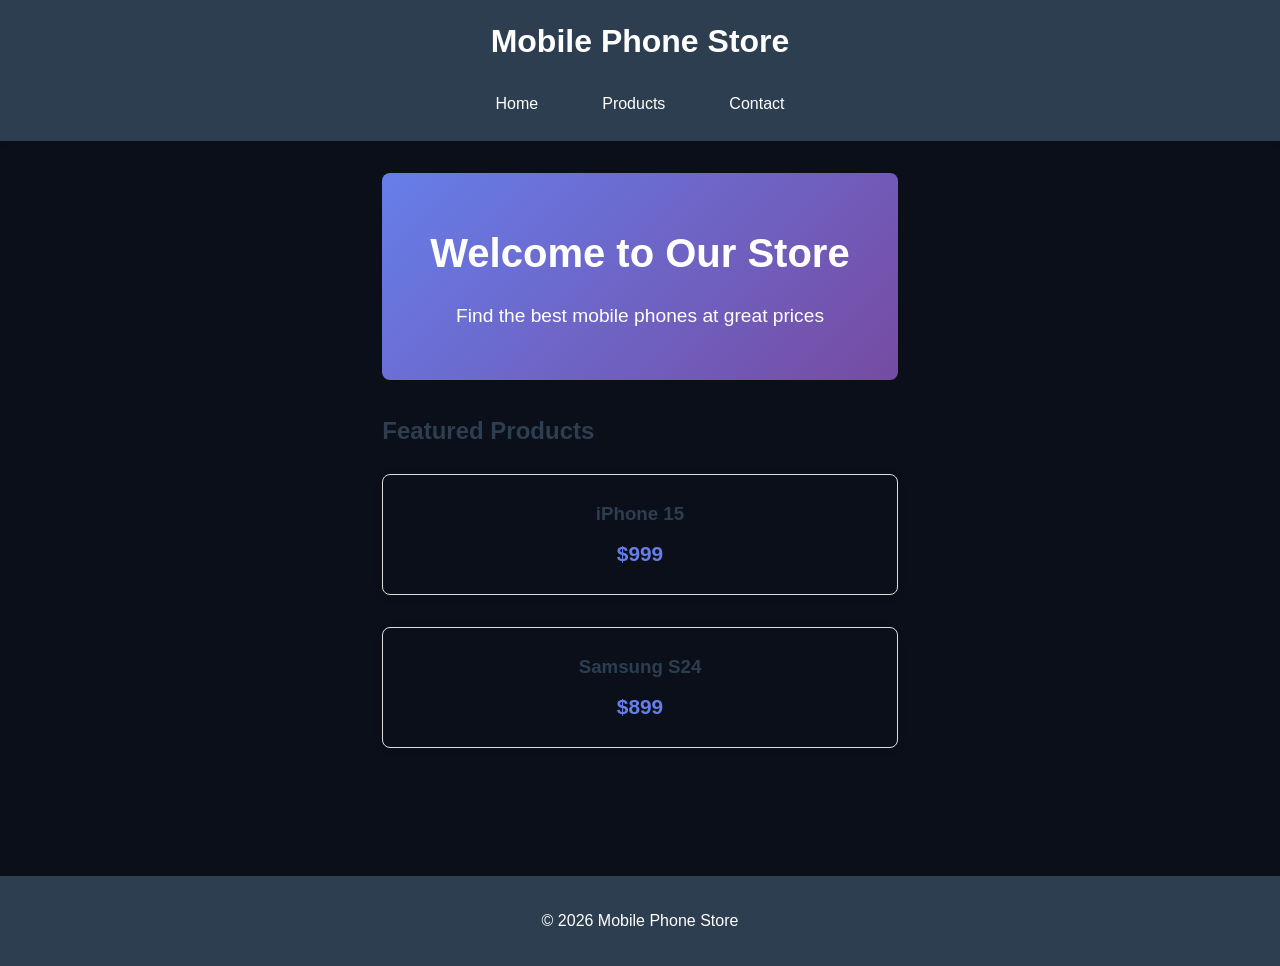
==== index.html @ fa7ffd05 "Rename home.html to index.html" ====
<!DOCTYPE html>
<html lang="en">
<head>
    <meta charset="UTF-8">
    <meta name="viewport" content="width=device-width, initial-scale=1.0">
    <title>Mobile Phone Store - Home</title>
    <link rel="stylesheet" href="style.css">
</head>
<body>
    <header>
        <h1>Mobile Phone Store</h1>
        <nav>
            <a href="home.html">Home</a>
            <a href="products.html">Products</a>
            <a href="contact.html">Contact</a>
        </nav>
    </header>
    
    <main>
        <section class="hero">
            <h2>Welcome to Our Store</h2>
            <p>Find the best mobile phones at great prices</p>
        </section>
        
        <section class="featured">
            <h2>Featured Products</h2>
            <div class="product-grid">
                <div class="product">
                    <h3>iPhone 15</h3>
                    <p>$999</p>
                </div>
                <div class="product">
                    <h3>Samsung S24</h3>
                    <p>$899</p>
                </div>
            </div>
        </section>
    </main>
    
    <footer>
        <p>&copy; 2026 Mobile Phone Store</p>
    </footer>
</body>
</html>
---- style.css ----
* {
    margin: 0;
    padding: 0;
    box-sizing: border-box;
}

body {
    font-family: 'Segoe UI', Tahoma, Geneva, Verdana, sans-serif;
    line-height: 1.6;
    color: #333;
}

header {
    background-color: #2c3e50;
    color: white;
    padding: 1rem 0;
    box-shadow: 0 2px 5px rgba(0, 0, 0, 0.1);
}

header h1 {
    text-align: center;
    margin-bottom: 1rem;
}

nav {
    display: flex;
    justify-content: center;
    gap: 2rem;
}

nav a {
    color: white;
    text-decoration: none;
    padding: 0.5rem 1rem;
}

nav a:hover {
    background-color: #34495e;
    border-radius: 4px;
}

main {
    max-width: 1200px;
    margin: 2rem auto;
    padding: 0 1rem;
}

.hero {
    background: linear-gradient(135deg, #667eea 0%, #764ba2 100%);
    color: white;
    padding: 3rem;
    border-radius: 8px;
    text-align: center;
    margin-bottom: 2rem;
}

.hero h2 {
    color: white;
    font-size: 2.5rem;
    margin-bottom: 1rem;
}

.hero p {
    font-size: 1.2rem;
}

.featured {
    margin-bottom: 3rem;
}

.featured h2 {
    margin-bottom: 1.5rem;
    color: #2c3e50;
}

.product-grid {
    display: grid;
    grid-template-columns: repeat(auto-fit, minmax(250px, 1fr));
    gap: 2rem;
}

.product {
    border: 1px solid #ddd;
    border-radius: 8px;
    padding: 1.5rem;
    text-align: center;
    box-shadow: 0 2px 8px rgba(0, 0, 0, 0.1);
    transition: transform 0.3s ease;
}

.product:hover {
    transform: translateY(-5px);
    box-shadow: 0 4px 12px rgba(0, 0, 0, 0.15);
}

.product h3 {
    margin-bottom: 0.5rem;
    color: #2c3e50;
}

.product p {
    color: #667eea;
    font-size: 1.3rem;
    font-weight: bold;
}

footer {
    background-color: #2c3e50;
    color: white;
    text-align: center;
    padding: 2rem;
    margin-top: 3rem;
}
/* ==========================================================================
   APEX PHONES - UNIFIED SHARED STYLESHEET (style.css)
   Modern Dark-Glassmorphism Styling System for Mobile Phone Store
   ========================================================================== */

:root {
  --bg-primary: #0b0f19;
  --bg-secondary: #111827;
  --bg-card: rgba(17, 24, 39, 0.7);
  --bg-card-hover: rgba(31, 41, 55, 0.85);
  --glass-bg: rgba(255, 255, 255, 0.03);
  --glass-border: rgba(255, 255, 255, 0.08);
  --glass-border-hover: rgba(59, 130, 246, 0.4);
  
  --accent-blue: #3b82f6;
  --accent-cyan: #06b6d4;
  --accent-purple: #8b5cf6;
  --accent-gradient: linear-gradient(135deg, #3b82f6 0%, #8b5cf6 100%);
  --accent-glow: 0 0 25px rgba(59, 130, 246, 0.35);

  --text-main: #f3f4f6;
  --text-muted: #9ca3af;
  --text-dark: #6b7280;
  
  --success: #10b981;
  --warning: #f59e0b;
  --danger: #ef4444;

  --radius-sm: 8px;
  --radius-md: 14px;
  --radius-lg: 20px;
  --radius-full: 9999px;

  --transition-fast: all 0.2s cubic-bezier(0.4, 0, 0.2, 1);
  --transition-normal: all 0.3s cubic-bezier(0.4, 0, 0.2, 1);
  --font-family: 'Plus Jakarta Sans', 'Inter', -apple-system, BlinkMacSystemFont, sans-serif;
}

* {
  margin: 0;
  padding: 0;
  box-sizing: border-box;
}

html {
  scroll-behavior: smooth;
  font-size: 16px;
}

body {
  font-family: var(--font-family);
  background-color: var(--bg-primary);
  color: var(--text-main);
  line-height: 1.6;
  min-height: 100vh;
  display: flex;
  flex-direction: column;
  overflow-x: hidden;
}

a {
  color: inherit;
  text-decoration: none;
  transition: var(--transition-fast);
}

button {
  font-family: inherit;
  cursor: pointer;
  border: none;
  outline: none;
  background: none;
}

img {
  max-width: 100%;
  height: auto;
  display: block;
}

.bg-mesh {
  position: fixed;
  top: 0;
  left: 0;
  width: 100vw;
  height: 100vh;
  z-index: -1;
  pointer-events: none;
  overflow: hidden;
}

.bg-mesh::before, .bg-mesh::after {
  content: '';
  position: absolute;
  border-radius: 50%;
  filter: blur(120px);
  opacity: 0.25;
}

.bg-mesh::before {
  top: -10%;
  right: -5%;
  width: 500px;
  height: 500px;
  background: var(--accent-blue);
}

.bg-mesh::after {
  bottom: -10%;
  left: -5%;
  width: 600px;
  height: 600px;
  background: var(--accent-purple);
}

.header {
  position: sticky;
  top: 0;
  z-index: 100;
  background: rgba(11, 15, 25, 0.85);
  backdrop-filter: blur(16px);
  border-bottom: 1px solid var(--glass-border);
  padding: 1rem 2rem;
}

.nav-container {
  max-width: 1280px;
  margin: 0 auto;
  display: flex;
  align-items: center;
  justify-content: space-between;
}

.logo {
  display: flex;
  align-items: center;
  gap: 0.75rem;
  font-size: 1.5rem;
  font-weight: 800;
  letter-spacing: -0.5px;
}

.logo-icon {
  width: 40px;
  height: 40px;
  background: var(--accent-gradient);
  border-radius: var(--radius-md);
  display: flex;
  align-items: center;
  justify-content: center;
  font-size: 1.3rem;
  box-shadow: var(--accent-glow);
}

.logo-text {
  background: linear-gradient(135deg, #ffffff 0%, #93c5fd 100%);
  -webkit-background-clip: text;
  -webkit-text-fill-color: transparent;
}

.logo-tag {
  font-size: 0.65rem;
  background: rgba(59, 130, 246, 0.2);
  color: var(--accent-cyan);
  padding: 0.2rem 0.5rem;
  border-radius: var(--radius-full);
  border: 1px solid rgba(6, 182, 212, 0.3);
  text-transform: uppercase;
  font-weight: 700;
  letter-spacing: 0.5px;
}

.nav-links {
  display: flex;
  align-items: center;
  gap: 2rem;
  list-style: none;
}

.nav-link {
  font-size: 0.95rem;
  font-weight: 600;
  color: var(--text-muted);
  position: relative;
  padding: 0.5rem 0;
}

.nav-link:hover, .nav-link.active {
  color: var(--text-main);
}

.nav-link.active::after {
  content: '';
  position: absolute;
  bottom: 0;
  left: 0;
  width: 100%;
  height: 2px;
  background: var(--accent-gradient);
  border-radius: var(--radius-full);
  box-shadow: var(--accent-glow);
}

.nav-actions {
  display: flex;
  align-items: center;
  gap: 1.25rem;
}

.cart-btn {
  position: relative;
  background: rgba(255, 255, 255, 0.05);
  border: 1px solid var(--glass-border);
  padding: 0.6rem 1rem;
  border-radius: var(--radius-full);
  display: flex;
  align-items: center;
  gap: 0.6rem;
  color: var(--text-main);
  font-weight: 600;
  font-size: 0.9rem;
  transition: var(--transition-fast);
}

.cart-btn:hover {
  background: rgba(59, 130, 246, 0.15);
  border-color: var(--accent-blue);
}

.cart-count {
  background: var(--accent-blue);
  color: #fff;
  font-size: 0.75rem;
  width: 20px;
  height: 20px;
  border-radius: 50%;
  display: flex;
  align-items: center;
  justify-content: center;
  font-weight: 700;
}

.page-hero {
  background: linear-gradient(180deg, rgba(17, 24, 39, 0.6) 0%, rgba(11, 15, 25, 0) 100%);
  padding: 3rem 2rem 2rem;
  border-bottom: 1px solid var(--glass-border);
}

.hero-container {
  max-width: 1280px;
  margin: 0 auto;
}

.breadcrumb {
  display: flex;
  align-items: center;
  gap: 0.5rem;
  font-size: 0.85rem;
  color: var(--text-muted);
  margin-bottom: 1rem;
}

.breadcrumb a:hover {
  color: var(--accent-cyan);
}

.breadcrumb-separator {
  color: var(--text-dark);
}

.page-title {
  font-size: 2.5rem;
  font-weight: 800;
  letter-spacing: -0.5px;
  margin-bottom: 0.5rem;
  background: linear-gradient(135deg, #ffffff 30%, #9ca3af 100%);
  -webkit-background-clip: text;
  -webkit-text-fill-color: transparent;
}

.page-subtitle {
  color: var(--text-muted);
  font-size: 1.05rem;
  max-width: 650px;
}

.main-wrapper {
  max-width: 1280px;
  margin: 2rem auto 4rem;
  padding: 0 2rem;
  flex: 1;
  width: 100%;
}

.products-layout {
  display: grid;
  grid-template-columns: 280px 1fr;
  gap: 2rem;
}

.filter-sidebar {
  background: var(--bg-card);
  backdrop-filter: blur(12px);
  border: 1px solid var(--glass-border);
  border-radius: var(--radius-lg);
  padding: 1.5rem;
  height: fit-content;
  position: sticky;
  top: 90px;
}

.filter-header {
  display: flex;
  align-items: center;
  justify-content: space-between;
  padding-bottom: 1rem;
  border-bottom: 1px solid var(--glass-border);
  margin-bottom: 1.5rem;
}

.filter-title {
  font-size: 1.1rem;
  font-weight: 700;
  display: flex;
  align-items: center;
  gap: 0.5rem;
}

.reset-btn {
  font-size: 0.8rem;
  color: var(--accent-cyan);
  font-weight: 600;
}

.reset-btn:hover {
  text-decoration: underline;
}

.filter-section {
  margin-bottom: 1.75rem;
}

.filter-section-title {
  font-size: 0.9rem;
  font-weight: 700;
  text-transform: uppercase;
  letter-spacing: 0.5px;
  color: var(--text-muted);
  margin-bottom: 0.85rem;
}

.search-input-box {
  position: relative;
}

.search-input {
  width: 100%;
  background: rgba(255, 255, 255, 0.05);
  border: 1px solid var(--glass-border);
  border-radius: var(--radius-md);
  padding: 0.75rem 1rem 0.75rem 2.5rem;
  color: var(--text-main);
  font-size: 0.9rem;
  transition: var(--transition-fast);
}

.search-input:focus {
  border-color: var(--accent-blue);
  background: rgba(255, 255, 255, 0.08);
  box-shadow: 0 0 0 3px rgba(59, 130, 246, 0.2);
}

.search-icon {
  position: absolute;
  left: 0.85rem;
  top: 50%;
  transform: translateY(-50%);
  color: var(--text-muted);
  font-size: 0.9rem;
}

.checkbox-group {
  display: flex;
  flex-direction: column;
  gap: 0.65rem;
}

.checkbox-label {
  display: flex;
  align-items: center;
  justify-content: space-between;
  font-size: 0.9rem;
  color: var(--text-muted);
  cursor: pointer;
  transition: var(--transition-fast);
  padding: 0.2rem 0;
}

.checkbox-label:hover {
  color: var(--text-main);
}

.checkbox-custom {
  display: flex;
  align-items: center;
  gap: 0.6rem;
}

.checkbox-label input[type="checkbox"] {
  accent-color: var(--accent-blue);
  width: 16px;
  height: 16px;
  cursor: pointer;
}

.item-count {
  font-size: 0.75rem;
  color: var(--text-dark);
  background: rgba(255, 255, 255, 0.05);
  padding: 0.15rem 0.5rem;
  border-radius: var(--radius-full);
}

.price-range-box {
  display: flex;
  flex-direction: column;
  gap: 0.75rem;
}

.price-slider {
  width: 100%;
  accent-color: var(--accent-blue);
  cursor: pointer;
}

.price-labels {
  display: flex;
  justify-content: space-between;
  font-size: 0.85rem;
  color: var(--text-muted);
  font-weight: 600;
}

.products-toolbar {
  display: flex;
  align-items: center;
  justify-content: space-between;
  background: var(--bg-card);
  border: 1px solid var(--glass-border);
  padding: 1rem 1.5rem;
  border-radius: var(--radius-md);
  margin-bottom: 1.5rem;
  backdrop-filter: blur(10px);
}

.results-count {
  font-size: 0.95rem;
  color: var(--text-muted);
  font-weight: 500;
}

.results-count span {
  color: var(--text-main);
  font-weight: 700;
}

.toolbar-controls {
  display: flex;
  align-items: center;
  gap: 1.25rem;
}

.sort-box {
  display: flex;
  align-items: center;
  gap: 0.6rem;
  font-size: 0.9rem;
  color: var(--text-muted);
}

.sort-select {
  background: rgba(255, 255, 255, 0.05);
  border: 1px solid var(--glass-border);
  color: var(--text-main);
  padding: 0.55rem 1rem;
  border-radius: var(--radius-sm);
  font-size: 0.9rem;
  font-family: inherit;
  cursor: pointer;
}

.sort-select option {
  background: var(--bg-secondary);
  color: var(--text-main);
}

.view-toggle {
  display: flex;
  gap: 0.25rem;
  background: rgba(255, 255, 255, 0.04);
  padding: 0.25rem;
  border-radius: var(--radius-sm);
  border: 1px solid var(--glass-border);
}

.view-btn {
  padding: 0.4rem 0.75rem;
  border-radius: var(--radius-sm);
  color: var(--text-muted);
  font-size: 1rem;
  transition: var(--transition-fast);
}

.view-btn.active, .view-btn:hover {
  background: var(--accent-blue);
  color: #fff;
}

.products-grid {
  display: grid;
  grid-template-columns: repeat(auto-fill, minmax(280px, 1fr));
  gap: 1.5rem;
}

.product-card {
  background: var(--bg-card);
  backdrop-filter: blur(12px);
  border: 1px solid var(--glass-border);
  border-radius: var(--radius-lg);
  padding: 1.25rem;
  display: flex;
  flex-direction: column;
  position: relative;
  transition: var(--transition-normal);
  overflow: hidden;
}

.product-card:hover {
  transform: translateY(-6px);
  border-color: var(--glass-border-hover);
  box-shadow: 0 15px 35px rgba(0, 0, 0, 0.4), var(--accent-glow);
}

.badge-container {
  position: absolute;
  top: 1.25rem;
  left: 1.25rem;
  display: flex;
  flex-direction: column;
  gap: 0.4rem;
  z-index: 5;
}

.badge {
  font-size: 0.7rem;
  font-weight: 700;
  padding: 0.25rem 0.65rem;
  border-radius: var(--radius-full);
  text-transform: uppercase;
  letter-spacing: 0.5px;
}

.badge-discount {
  background: rgba(239, 68, 68, 0.2);
  color: var(--danger);
  border: 1px solid rgba(239, 68, 68, 0.4);
}

.badge-new {
  background: rgba(16, 185, 129, 0.2);
  color: var(--success);
  border: 1px solid rgba(16, 185, 129, 0.4);
}

.badge-hot {
  background: rgba(245, 158, 11, 0.2);
  color: var(--warning);
  border: 1px solid rgba(245, 158, 11, 0.4);
}

.wishlist-btn {
  position: absolute;
  top: 1.25rem;
  right: 1.25rem;
  width: 34px;
  height: 34px;
  border-radius: 50%;
  background: rgba(255, 255, 255, 0.06);
  border: 1px solid var(--glass-border);
  color: var(--text-muted);
  display: flex;
  align-items: center;
  justify-content: center;
  transition: var(--transition-fast);
  z-index: 5;
}

.wishlist-btn:hover {
  background: rgba(239, 68, 68, 0.2);
  color: var(--danger);
  border-color: rgba(239, 68, 68, 0.4);
}

.product-image-wrap {
  width: 100%;
  height: 220px;
  display: flex;
  align-items: center;
  justify-content: center;
  margin-bottom: 1.25rem;
  padding: 1rem;
  position: relative;
}

.product-image {
  max-height: 100%;
  object-fit: contain;
  filter: drop-shadow(0 10px 15px rgba(0, 0, 0, 0.5));
  transition: var(--transition-normal);
}

.product-card:hover .product-image {
  transform: scale(1.06);
}

.product-brand {
  font-size: 0.75rem;
  font-weight: 700;
  text-transform: uppercase;
  color: var(--accent-cyan);
  letter-spacing: 0.5px;
  margin-bottom: 0.25rem;
}

.product-title {
  font-size: 1.15rem;
  font-weight: 700;
  color: var(--text-main);
  margin-bottom: 0.5rem;
  line-height: 1.3;
}

.rating-row {
  display: flex;
  align-items: center;
  gap: 0.4rem;
  font-size: 0.825rem;
  color: var(--text-muted);
  margin-bottom: 0.85rem;
}

.stars {
  color: #f59e0b;
}

.specs-chips {
  display: flex;
  flex-wrap: wrap;
  gap: 0.4rem;
  margin-bottom: 1.25rem;
}

.chip {
  font-size: 0.725rem;
  background: rgba(255, 255, 255, 0.05);
  border: 1px solid var(--glass-border);
  color: var(--text-muted);
  padding: 0.2rem 0.55rem;
  border-radius: var(--radius-sm);
  font-weight: 500;
}

.product-card-footer {
  margin-top: auto;
  padding-top: 1rem;
  border-top: 1px solid var(--glass-border);
  display: flex;
  align-items: center;
  justify-content: space-between;
}

.price-box {
  display: flex;
  flex-direction: column;
}

.price-current {
  font-size: 1.3rem;
  font-weight: 800;
  color: #fff;
}

.price-old {
  font-size: 0.8rem;
  color: var(--text-dark);
  text-decoration: line-through;
}

.action-btns {
  display: flex;
  gap: 0.5rem;
}

.btn-primary {
  background: var(--accent-gradient);
  color: #fff;
  font-weight: 700;
  padding: 0.6rem 1rem;
  border-radius: var(--radius-md);
  font-size: 0.85rem;
  display: flex;
  align-items: center;
  gap: 0.4rem;
  transition: var(--transition-fast);
  box-shadow: 0 4px 15px rgba(59, 130, 246, 0.3);
}

.btn-primary:hover {
  opacity: 0.92;
  box-shadow: 0 6px 20px rgba(59, 130, 246, 0.5);
  transform: translateY(-1px);
}

.btn-icon {
  width: 36px;
  height: 36px;
  border-radius: var(--radius-md);
  background: rgba(255, 255, 255, 0.06);
  border: 1px solid var(--glass-border);
  color: var(--text-main);
  display: flex;
  align-items: center;
  justify-content: center;
  transition: var(--transition-fast);
}

.btn-icon:hover {
  background: rgba(59, 130, 246, 0.2);
  border-color: var(--accent-blue);
}

.modal-overlay {
  position: fixed;
  top: 0;
  left: 0;
  width: 100vw;
  height: 100vh;
  background: rgba(0, 0, 0, 0.75);
  backdrop-filter: blur(10px);
  display: flex;
  align-items: center;
  justify-content: center;
  z-index: 1000;
  opacity: 0;
  pointer-events: none;
  transition: var(--transition-normal);
}

.modal-overlay.active {
  opacity: 1;
  pointer-events: all;
}

.modal-card {
  background: var(--bg-secondary);
  border: 1px solid var(--glass-border);
  border-radius: var(--radius-lg);
  max-width: 750px;
  width: 90%;
  padding: 2rem;
  position: relative;
  display: grid;
  grid-template-columns: 1fr 1fr;
  gap: 2rem;
  transform: scale(0.95);
  transition: var(--transition-normal);
}

.modal-overlay.active .modal-card {
  transform: scale(1);
}

.modal-close {
  position: absolute;
  top: 1rem;
  right: 1rem;
  color: var(--text-muted);
  font-size: 1.25rem;
}

.modal-close:hover {
  color: #fff;
}

.footer {
  background: rgba(11, 15, 25, 0.95);
  border-top: 1px solid var(--glass-border);
  padding: 3rem 2rem 1.5rem;
  margin-top: auto;
}

.footer-container {
  max-width: 1280px;
  margin: 0 auto;
  display: grid;
  grid-template-columns: 2fr repeat(3, 1fr);
  gap: 3rem;
  margin-bottom: 2.5rem;
}

.footer-brand p {
  color: var(--text-muted);
  font-size: 0.9rem;
  margin-top: 0.75rem;
  max-width: 320px;
}

.footer-col h4 {
  font-size: 1rem;
  font-weight: 700;
  margin-bottom: 1rem;
  color: #fff;
}

.footer-col ul {
  list-style: none;
  display: flex;
  flex-direction: column;
  gap: 0.65rem;
}

.footer-col a {
  font-size: 0.875rem;
  color: var(--text-muted);
}

.footer-col a:hover {
  color: var(--accent-cyan);
}

.footer-bottom {
  max-width: 1280px;
  margin: 0 auto;
  padding-top: 1.5rem;
  border-top: 1px solid var(--glass-border);
  display: flex;
  align-items: center;
  justify-content: space-between;
  font-size: 0.85rem;
  color: var(--text-dark);
}

@media (max-width: 992px) {
  .products-layout {
    grid-template-columns: 1fr;
  }
  
  .filter-sidebar {
    position: static;
    margin-bottom: 2rem;
  }
  
  .footer-container {
    grid-template-columns: 1fr 1fr;
  }
}

@media (max-width: 640px) {
  .header {
    padding: 1rem;
  }

  .nav-links {
    display: none;
  }

  .products-toolbar {
    flex-direction: column;
    gap: 1rem;
    align-items: flex-start;
  }

  .footer-container {
    grid-template-columns: 1fr;
  }
  
  .modal-card {
    grid-template-columns: 1fr;
  }
}

/* ==========================================================================
   PRODUCT DETAILS PAGE
   ========================================================================== */

.product-detail-layout {
  display: grid;
  grid-template-columns: 1fr 1fr;
  gap: 3rem;
}

.product-gallery {
  display: flex;
  flex-direction: column;
  gap: 1rem;
}

.product-image-wrap-large {
  background: var(--bg-card);
  backdrop-filter: blur(12px);
  border: 1px solid var(--glass-border);
  border-radius: var(--radius-lg);
  height: 420px;
  padding: 2rem;
}

.thumbnail-row {
  display: flex;
  gap: 0.75rem;
}

.thumbnail {
  width: 80px;
  height: 80px;
  object-fit: cover;
  border-radius: var(--radius-md);
  border: 1px solid var(--glass-border);
  cursor: pointer;
  opacity: 0.6;
  transition: var(--transition-fast);
}

.thumbnail:hover,
.thumbnail.active {
  opacity: 1;
  border-color: var(--accent-blue);
}

.product-info-panel {
  display: flex;
  flex-direction: column;
}

.product-info-panel .badge {
  align-self: flex-start;
  margin-bottom: 0.75rem;
}

.product-title-large {
  font-size: 2rem;
  margin-bottom: 0.75rem;
}

.product-info-panel .price-box {
  flex-direction: row;
  align-items: baseline;
  gap: 0.75rem;
  margin: 1rem 0 1.5rem;
}

.product-info-panel .price-current {
  font-size: 2rem;
}

.product-description {
  color: var(--text-muted);
  font-size: 0.95rem;
  margin-bottom: 1.5rem;
  line-height: 1.7;
}

.product-info-panel .specs-chips {
  margin-bottom: 1.75rem;
}

.quantity-row {
  display: flex;
  align-items: center;
  gap: 1rem;
  margin-bottom: 1.5rem;
}

.quantity-row label {
  font-size: 0.9rem;
  color: var(--text-muted);
  font-weight: 600;
}

.quantity-selector {
  display: flex;
  align-items: center;
  border: 1px solid var(--glass-border);
  border-radius: var(--radius-md);
  overflow: hidden;
}

.qty-btn {
  width: 38px;
  height: 38px;
  background: rgba(255, 255, 255, 0.05);
  color: var(--text-main);
  font-size: 1.1rem;
  font-weight: 700;
  transition: var(--transition-fast);
}

.qty-btn:hover {
  background: rgba(59, 130, 246, 0.2);
}

.qty-input {
  width: 50px;
  height: 38px;
  text-align: center;
  background: transparent;
  border: none;
  border-left: 1px solid var(--glass-border);
  border-right: 1px solid var(--glass-border);
  color: var(--text-main);
  font-family: inherit;
  font-weight: 600;
}

.detail-action-btns {
  margin-bottom: 2rem;
}

.detail-action-btns .btn-primary {
  padding: 0.85rem 1.75rem;
  font-size: 0.95rem;
}

.spec-list {
  list-style: none;
  display: flex;
  flex-direction: column;
  gap: 0.75rem;
  padding-top: 1.5rem;
  border-top: 1px solid var(--glass-border);
}

.spec-list li {
  font-size: 0.9rem;
  color: var(--text-muted);
}

.spec-list li strong {
  color: var(--text-main);
  font-weight: 700;
  margin-right: 0.5rem;
}

@media (max-width: 900px) {
  .product-detail-layout {
    grid-template-columns: 1fr;
  }
}

/* ==========================================================================
   CONTACT PAGE STYLING (Issue #4)
   ========================================================================== */

.contact-container {
  flex: 1;
  max-width: 1200px;
  margin: 0 auto;
  padding: 3rem 2rem 5rem 2rem;
  width: 100%;
}

.contact-header {
  text-align: center;
  margin-bottom: 3.5rem;
  animation: fadeInDown 0.8s ease;
}

.contact-header h1 {
  font-size: 2.8rem;
  font-weight: 800;
  margin-bottom: 1rem;
  background: var(--accent-gradient);
  -webkit-background-clip: text;
  -webkit-text-fill-color: transparent;
}

.contact-header p {
  color: var(--text-muted);
  font-size: 1.1rem;
  max-width: 600px;
  margin: 0 auto;
}

.contact-content {
  display: flex;
  gap: 3rem;
  flex-wrap: wrap;
  justify-content: space-between;
  animation: fadeInUp 0.8s ease;
}

/* Business Info Side */
.contact-info {
  flex: 1;
  min-width: 300px;
  background: var(--bg-card);
  backdrop-filter: blur(12px);
  padding: 2.5rem;
  border-radius: var(--radius-lg);
  border: 1px solid var(--glass-border);
  box-shadow: 0 20px 40px rgba(0, 0, 0, 0.3);
}

.contact-info h2 {
  font-size: 1.6rem;
  font-weight: 700;
  margin-bottom: 2rem;
  color: var(--text-main);
}

.info-item {
  display: flex;
  align-items: flex-start;
  gap: 1.25rem;
  margin-bottom: 2rem;
}

.info-item .icon {
  font-size: 1.3rem;
  background: rgba(59, 130, 246, 0.12);
  border: 1px solid rgba(59, 130, 246, 0.2);
  width: 50px;
  height: 50px;
  display: flex;
  align-items: center;
  justify-content: center;
  border-radius: var(--radius-md);
  color: var(--accent-blue);
  flex-shrink: 0;
}

.info-item h3 {
  font-size: 1.1rem;
  color: var(--text-main);
  font-weight: 600;
  margin-bottom: 0.25rem;
}

.info-item p {
  color: var(--text-muted);
  font-size: 0.95rem;
  line-height: 1.5;
}

/* Form Side */
.contact-form {
  flex: 1.5;
  min-width: 300px;
  background: var(--bg-card);
  backdrop-filter: blur(12px);
  padding: 2.5rem;
  border-radius: var(--radius-lg);
  border: 1px solid var(--glass-border);
  box-shadow: 0 20px 40px rgba(0, 0, 0, 0.3);
}

.contact-form h2 {
  font-size: 1.6rem;
  font-weight: 700;
  margin-bottom: 2rem;
  color: var(--text-main);
}

.form-group {
  margin-bottom: 1.5rem;
}

.form-group label {
  display: block;
  margin-bottom: 0.5rem;
  color: var(--text-muted);
  font-size: 0.9rem;
  font-weight: 600;
}

.form-group input,
.form-group textarea {
  width: 100%;
  padding: 0.9rem 1.1rem;
  background: rgba(11, 15, 25, 0.6);
  border: 1px solid var(--glass-border);
  border-radius: var(--radius-md);
  color: var(--text-main);
  font-family: inherit;
  font-size: 0.95rem;
  transition: var(--transition-fast);
}

.form-group input:focus,
.form-group textarea:focus {
  outline: none;
  border-color: var(--accent-blue);
  box-shadow: 0 0 0 3px rgba(59, 130, 246, 0.2);
}

.submit-btn {
  width: 100%;
  padding: 1rem;
  background: var(--accent-gradient);
  color: #fff;
  border: none;
  border-radius: var(--radius-md);
  font-size: 1rem;
  font-weight: 700;
  cursor: pointer;
  transition: var(--transition-fast);
  box-shadow: var(--accent-glow);
}

.submit-btn:hover {
  transform: translateY(-2px);
  box-shadow: 0 10px 25px rgba(59, 130, 246, 0.45);
}

/* Animations */
@keyframes fadeInDown {
  from { opacity: 0; transform: translateY(-20px); }
  to { opacity: 1; transform: translateY(0); }
}

@keyframes fadeInUp {
  from { opacity: 0; transform: translateY(20px); }
  to { opacity: 1; transform: translateY(0); }
}

/* Responsive */
@media (max-width: 768px) {
  .contact-content {
    flex-direction: column;
  }
  .contact-info, .contact-form {
    padding: 1.75rem;
  }
  .contact-header h1 {
    font-size: 2.2rem;
  }
}
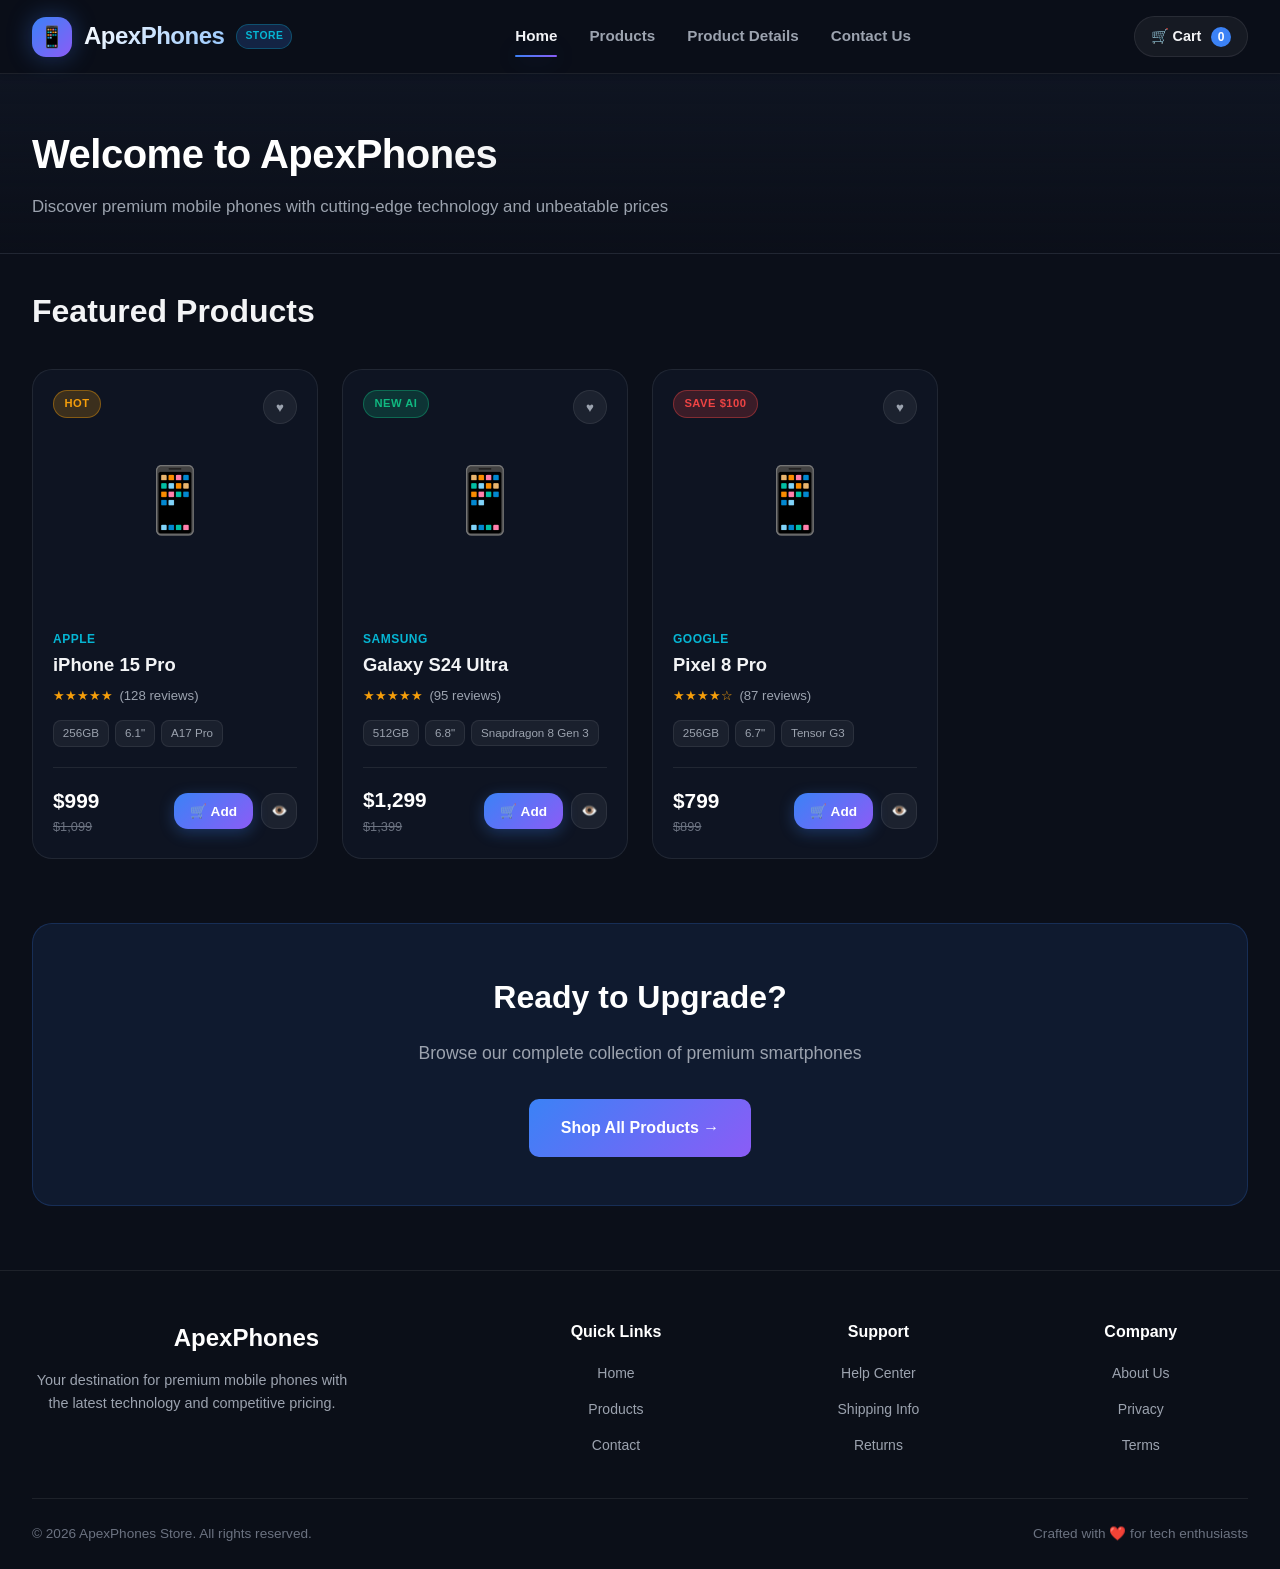
==== commit 30f725d4: "Revamp index.html for ApexPhones branding Updated the title and enhanced the header, main, and foote" ====
--- a/index.html
+++ b/index.html
@@ -3,42 +3,200 @@
 <head>
     <meta charset="UTF-8">
     <meta name="viewport" content="width=device-width, initial-scale=1.0">
-    <title>Mobile Phone Store - Home</title>
+    <title>ApexPhones Store - Premium Mobile Phones</title>
     <link rel="stylesheet" href="style.css">
 </head>
 <body>
-    <header>
-        <h1>Mobile Phone Store</h1>
-        <nav>
-            <a href="home.html">Home</a>
-            <a href="products.html">Products</a>
-            <a href="contact.html">Contact</a>
-        </nav>
+    <header class="header">
+        <div class="nav-container">
+            <div class="logo">
+                <div class="logo-icon">📱</div>
+                <span class="logo-text">ApexPhones</span>
+                <span class="logo-tag">STORE</span>
+            </div>
+            <nav class="nav-links">
+                <a href="index.html" class="nav-link active">Home</a>
+                <a href="products.html" class="nav-link">Products</a>
+                <a href="product-details.html" class="nav-link">Product Details</a>
+                <a href="contact.html" class="nav-link">Contact Us</a>
+            </nav>
+            <div class="nav-actions">
+                <button class="cart-btn">
+                    🛒 Cart
+                    <span class="cart-count">0</span>
+                </button>
+            </div>
+        </div>
     </header>
-    
-    <main>
-        <section class="hero">
-            <h2>Welcome to Our Store</h2>
-            <p>Find the best mobile phones at great prices</p>
+
+    <section class="page-hero">
+        <div class="hero-container">
+            <h1 class="page-title">Welcome to ApexPhones</h1>
+            <p class="page-subtitle">Discover premium mobile phones with cutting-edge technology and unbeatable prices</p>
+        </div>
+    </section>
+
+    <main class="main-wrapper">
+        <!-- Featured Section -->
+        <section class="featured-section" style="margin-bottom: 4rem;">
+            <h2 style="font-size: 2rem; margin-bottom: 2rem; color: #f3f4f6;">Featured Products</h2>
+            
+            <div class="products-grid">
+                <div class="product-card">
+                    <div class="badge-container">
+                        <span class="badge badge-hot">HOT</span>
+                    </div>
+                    <button class="wishlist-btn">♥</button>
+                    
+                    <div class="product-image-wrap">
+                        <div style="font-size: 4rem;">📱</div>
+                    </div>
+                    
+                    <div class="product-brand">Apple</div>
+                    <h3 class="product-title">iPhone 15 Pro</h3>
+                    
+                    <div class="rating-row">
+                        <span class="stars">★★★★★</span>
+                        <span>(128 reviews)</span>
+                    </div>
+                    
+                    <div class="specs-chips">
+                        <span class="chip">256GB</span>
+                        <span class="chip">6.1"</span>
+                        <span class="chip">A17 Pro</span>
+                    </div>
+                    
+                    <div class="product-card-footer">
+                        <div class="price-box">
+                            <div class="price-current">$999</div>
+                            <div class="price-old">$1,099</div>
+                        </div>
+                        <div class="action-btns">
+                            <button class="btn-primary">🛒 Add</button>
+                            <button class="btn-icon">👁️</button>
+                        </div>
+                    </div>
+                </div>
+
+                <div class="product-card">
+                    <div class="badge-container">
+                        <span class="badge badge-new">NEW AI</span>
+                    </div>
+                    <button class="wishlist-btn">♥</button>
+                    
+                    <div class="product-image-wrap">
+                        <div style="font-size: 4rem;">📱</div>
+                    </div>
+                    
+                    <div class="product-brand">Samsung</div>
+                    <h3 class="product-title">Galaxy S24 Ultra</h3>
+                    
+                    <div class="rating-row">
+                        <span class="stars">★★★★★</span>
+                        <span>(95 reviews)</span>
+                    </div>
+                    
+                    <div class="specs-chips">
+                        <span class="chip">512GB</span>
+                        <span class="chip">6.8"</span>
+                        <span class="chip">Snapdragon 8 Gen 3</span>
+                    </div>
+                    
+                    <div class="product-card-footer">
+                        <div class="price-box">
+                            <div class="price-current">$1,299</div>
+                            <div class="price-old">$1,399</div>
+                        </div>
+                        <div class="action-btns">
+                            <button class="btn-primary">🛒 Add</button>
+                            <button class="btn-icon">👁️</button>
+                        </div>
+                    </div>
+                </div>
+
+                <div class="product-card">
+                    <div class="badge-container">
+                        <span class="badge badge-discount">SAVE $100</span>
+                    </div>
+                    <button class="wishlist-btn">♥</button>
+                    
+                    <div class="product-image-wrap">
+                        <div style="font-size: 4rem;">📱</div>
+                    </div>
+                    
+                    <div class="product-brand">Google</div>
+                    <h3 class="product-title">Pixel 8 Pro</h3>
+                    
+                    <div class="rating-row">
+                        <span class="stars">★★★★☆</span>
+                        <span>(87 reviews)</span>
+                    </div>
+                    
+                    <div class="specs-chips">
+                        <span class="chip">256GB</span>
+                        <span class="chip">6.7"</span>
+                        <span class="chip">Tensor G3</span>
+                    </div>
+                    
+                    <div class="product-card-footer">
+                        <div class="price-box">
+                            <div class="price-current">$799</div>
+                            <div class="price-old">$899</div>
+                        </div>
+                        <div class="action-btns">
+                            <button class="btn-primary">🛒 Add</button>
+                            <button class="btn-icon">👁️</button>
+                        </div>
+                    </div>
+                </div>
+            </div>
         </section>
-        
-        <section class="featured">
-            <h2>Featured Products</h2>
-            <div class="product-grid">
-                <div class="product">
-                    <h3>iPhone 15</h3>
-                    <p>$999</p>
-                </div>
-                <div class="product">
-                    <h3>Samsung S24</h3>
-                    <p>$899</p>
-                </div>
-            </div>
+
+        <!-- CTA Section -->
+        <section style="text-align: center; padding: 3rem; background: rgba(59, 130, 246, 0.1); border-radius: 20px; border: 1px solid rgba(59, 130, 246, 0.2);">
+            <h2 style="font-size: 2rem; margin-bottom: 1rem; color: #fff;">Ready to Upgrade?</h2>
+            <p style="color: #9ca3af; margin-bottom: 2rem; font-size: 1.1rem;">Browse our complete collection of premium smartphones</p>
+            <a href="products.html" style="background: linear-gradient(135deg, #3b82f6 0%, #8b5cf6 100%); color: white; padding: 1rem 2rem; border-radius: 10px; text-decoration: none; font-weight: 700; display: inline-block;">
+                Shop All Products →
+            </a>
         </section>
     </main>
-    
-    <footer>
-        <p>&copy; 2026 Mobile Phone Store</p>
+
+    <footer class="footer">
+        <div class="footer-container">
+            <div class="footer-brand">
+                <h3 style="font-size: 1.5rem; margin-bottom: 0.5rem;">ApexPhones</h3>
+                <p>Your destination for premium mobile phones with the latest technology and competitive pricing.</p>
+            </div>
+            <div class="footer-col">
+                <h4>Quick Links</h4>
+                <ul>
+                    <li><a href="index.html">Home</a></li>
+                    <li><a href="products.html">Products</a></li>
+                    <li><a href="contact.html">Contact</a></li>
+                </ul>
+            </div>
+            <div class="footer-col">
+                <h4>Support</h4>
+                <ul>
+                    <li><a href="#">Help Center</a></li>
+                    <li><a href="#">Shipping Info</a></li>
+                    <li><a href="#">Returns</a></li>
+                </ul>
+            </div>
+            <div class="footer-col">
+                <h4>Company</h4>
+                <ul>
+                    <li><a href="#">About Us</a></li>
+                    <li><a href="#">Privacy</a></li>
+                    <li><a href="#">Terms</a></li>
+                </ul>
+            </div>
+        </div>
+        <div class="footer-bottom">
+            <p>&copy; 2026 ApexPhones Store. All rights reserved.</p>
+            <p>Crafted with ❤️ for tech enthusiasts</p>
+        </div>
     </footer>
 </body>
 </html>
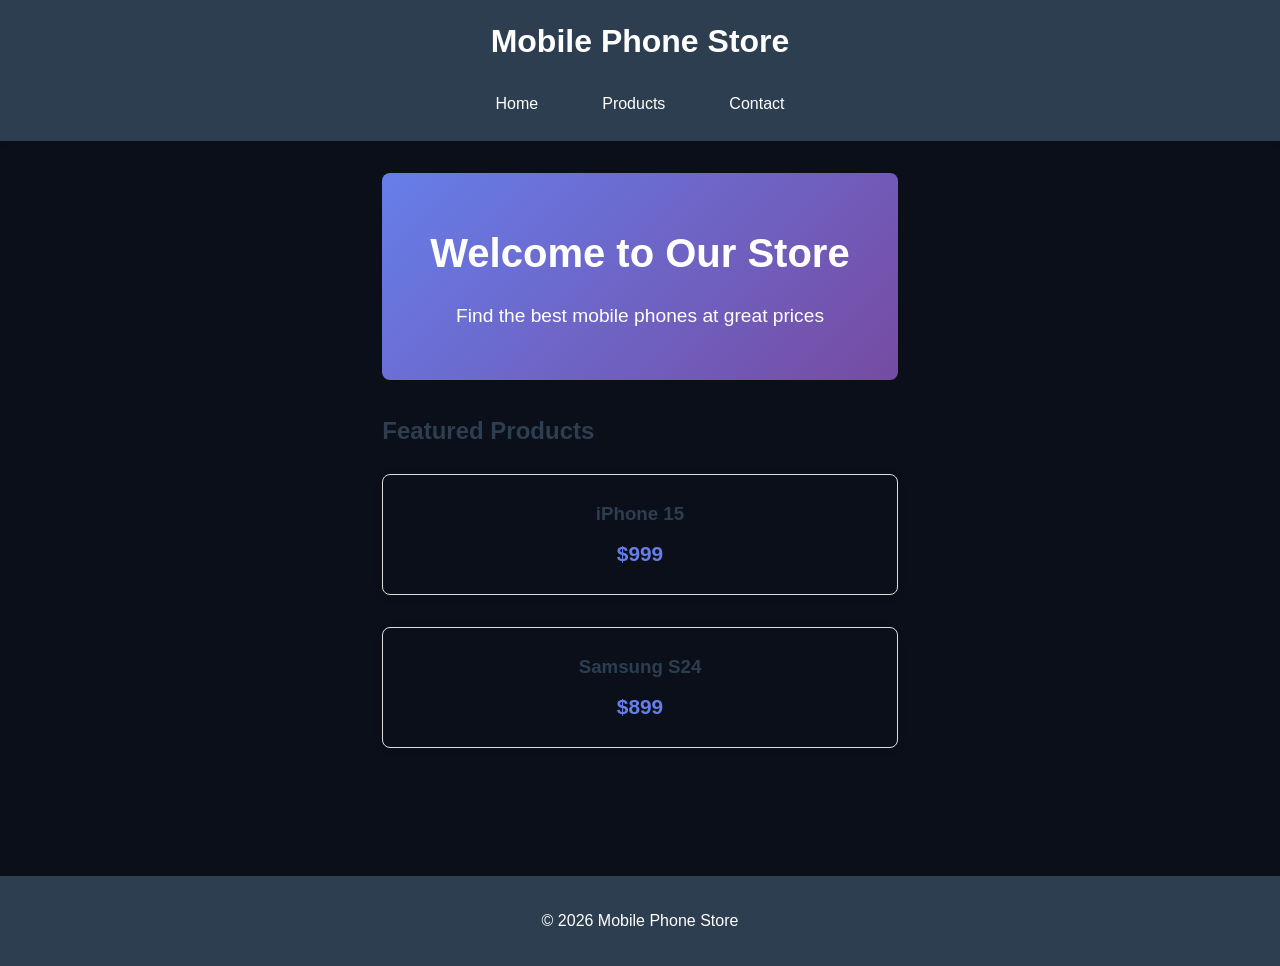
==== commit 74ec8dc0: "Update index.html with latest version" ====
--- a/index.html
+++ b/index.html
@@ -3,200 +3,42 @@
 <head>
     <meta charset="UTF-8">
     <meta name="viewport" content="width=device-width, initial-scale=1.0">
-    <title>ApexPhones Store - Premium Mobile Phones</title>
+    <title>Mobile Phone Store - Home</title>
     <link rel="stylesheet" href="style.css">
 </head>
 <body>
-    <header class="header">
-        <div class="nav-container">
-            <div class="logo">
-                <div class="logo-icon">📱</div>
-                <span class="logo-text">ApexPhones</span>
-                <span class="logo-tag">STORE</span>
-            </div>
-            <nav class="nav-links">
-                <a href="index.html" class="nav-link active">Home</a>
-                <a href="products.html" class="nav-link">Products</a>
-                <a href="product-details.html" class="nav-link">Product Details</a>
-                <a href="contact.html" class="nav-link">Contact Us</a>
-            </nav>
-            <div class="nav-actions">
-                <button class="cart-btn">
-                    🛒 Cart
-                    <span class="cart-count">0</span>
-                </button>
-            </div>
-        </div>
+    <header>
+        <h1>Mobile Phone Store</h1>
+        <nav>
+            <a href="home.html">Home</a>
+            <a href="products.html">Products</a>
+            <a href="contact.html">Contact</a>
+        </nav>
     </header>
-
-    <section class="page-hero">
-        <div class="hero-container">
-            <h1 class="page-title">Welcome to ApexPhones</h1>
-            <p class="page-subtitle">Discover premium mobile phones with cutting-edge technology and unbeatable prices</p>
-        </div>
-    </section>
-
-    <main class="main-wrapper">
-        <!-- Featured Section -->
-        <section class="featured-section" style="margin-bottom: 4rem;">
-            <h2 style="font-size: 2rem; margin-bottom: 2rem; color: #f3f4f6;">Featured Products</h2>
-            
-            <div class="products-grid">
-                <div class="product-card">
-                    <div class="badge-container">
-                        <span class="badge badge-hot">HOT</span>
-                    </div>
-                    <button class="wishlist-btn">♥</button>
-                    
-                    <div class="product-image-wrap">
-                        <div style="font-size: 4rem;">📱</div>
-                    </div>
-                    
-                    <div class="product-brand">Apple</div>
-                    <h3 class="product-title">iPhone 15 Pro</h3>
-                    
-                    <div class="rating-row">
-                        <span class="stars">★★★★★</span>
-                        <span>(128 reviews)</span>
-                    </div>
-                    
-                    <div class="specs-chips">
-                        <span class="chip">256GB</span>
-                        <span class="chip">6.1"</span>
-                        <span class="chip">A17 Pro</span>
-                    </div>
-                    
-                    <div class="product-card-footer">
-                        <div class="price-box">
-                            <div class="price-current">$999</div>
-                            <div class="price-old">$1,099</div>
-                        </div>
-                        <div class="action-btns">
-                            <button class="btn-primary">🛒 Add</button>
-                            <button class="btn-icon">👁️</button>
-                        </div>
-                    </div>
+    
+    <main>
+        <section class="hero">
+            <h2>Welcome to Our Store</h2>
+            <p>Find the best mobile phones at great prices</p>
+        </section>
+        
+        <section class="featured">
+            <h2>Featured Products</h2>
+            <div class="product-grid">
+                <div class="product">
+                    <h3>iPhone 15</h3>
+                    <p>$999</p>
                 </div>
-
-                <div class="product-card">
-                    <div class="badge-container">
-                        <span class="badge badge-new">NEW AI</span>
-                    </div>
-                    <button class="wishlist-btn">♥</button>
-                    
-                    <div class="product-image-wrap">
-                        <div style="font-size: 4rem;">📱</div>
-                    </div>
-                    
-                    <div class="product-brand">Samsung</div>
-                    <h3 class="product-title">Galaxy S24 Ultra</h3>
-                    
-                    <div class="rating-row">
-                        <span class="stars">★★★★★</span>
-                        <span>(95 reviews)</span>
-                    </div>
-                    
-                    <div class="specs-chips">
-                        <span class="chip">512GB</span>
-                        <span class="chip">6.8"</span>
-                        <span class="chip">Snapdragon 8 Gen 3</span>
-                    </div>
-                    
-                    <div class="product-card-footer">
-                        <div class="price-box">
-                            <div class="price-current">$1,299</div>
-                            <div class="price-old">$1,399</div>
-                        </div>
-                        <div class="action-btns">
-                            <button class="btn-primary">🛒 Add</button>
-                            <button class="btn-icon">👁️</button>
-                        </div>
-                    </div>
-                </div>
-
-                <div class="product-card">
-                    <div class="badge-container">
-                        <span class="badge badge-discount">SAVE $100</span>
-                    </div>
-                    <button class="wishlist-btn">♥</button>
-                    
-                    <div class="product-image-wrap">
-                        <div style="font-size: 4rem;">📱</div>
-                    </div>
-                    
-                    <div class="product-brand">Google</div>
-                    <h3 class="product-title">Pixel 8 Pro</h3>
-                    
-                    <div class="rating-row">
-                        <span class="stars">★★★★☆</span>
-                        <span>(87 reviews)</span>
-                    </div>
-                    
-                    <div class="specs-chips">
-                        <span class="chip">256GB</span>
-                        <span class="chip">6.7"</span>
-                        <span class="chip">Tensor G3</span>
-                    </div>
-                    
-                    <div class="product-card-footer">
-                        <div class="price-box">
-                            <div class="price-current">$799</div>
-                            <div class="price-old">$899</div>
-                        </div>
-                        <div class="action-btns">
-                            <button class="btn-primary">🛒 Add</button>
-                            <button class="btn-icon">👁️</button>
-                        </div>
-                    </div>
+                <div class="product">
+                    <h3>Samsung S24</h3>
+                    <p>$899</p>
                 </div>
             </div>
         </section>
-
-        <!-- CTA Section -->
-        <section style="text-align: center; padding: 3rem; background: rgba(59, 130, 246, 0.1); border-radius: 20px; border: 1px solid rgba(59, 130, 246, 0.2);">
-            <h2 style="font-size: 2rem; margin-bottom: 1rem; color: #fff;">Ready to Upgrade?</h2>
-            <p style="color: #9ca3af; margin-bottom: 2rem; font-size: 1.1rem;">Browse our complete collection of premium smartphones</p>
-            <a href="products.html" style="background: linear-gradient(135deg, #3b82f6 0%, #8b5cf6 100%); color: white; padding: 1rem 2rem; border-radius: 10px; text-decoration: none; font-weight: 700; display: inline-block;">
-                Shop All Products →
-            </a>
-        </section>
     </main>
-
-    <footer class="footer">
-        <div class="footer-container">
-            <div class="footer-brand">
-                <h3 style="font-size: 1.5rem; margin-bottom: 0.5rem;">ApexPhones</h3>
-                <p>Your destination for premium mobile phones with the latest technology and competitive pricing.</p>
-            </div>
-            <div class="footer-col">
-                <h4>Quick Links</h4>
-                <ul>
-                    <li><a href="index.html">Home</a></li>
-                    <li><a href="products.html">Products</a></li>
-                    <li><a href="contact.html">Contact</a></li>
-                </ul>
-            </div>
-            <div class="footer-col">
-                <h4>Support</h4>
-                <ul>
-                    <li><a href="#">Help Center</a></li>
-                    <li><a href="#">Shipping Info</a></li>
-                    <li><a href="#">Returns</a></li>
-                </ul>
-            </div>
-            <div class="footer-col">
-                <h4>Company</h4>
-                <ul>
-                    <li><a href="#">About Us</a></li>
-                    <li><a href="#">Privacy</a></li>
-                    <li><a href="#">Terms</a></li>
-                </ul>
-            </div>
-        </div>
-        <div class="footer-bottom">
-            <p>&copy; 2026 ApexPhones Store. All rights reserved.</p>
-            <p>Crafted with ❤️ for tech enthusiasts</p>
-        </div>
+    
+    <footer>
+        <p>&copy; 2026 Mobile Phone Store</p>
     </footer>
 </body>
-</html>
+</html>
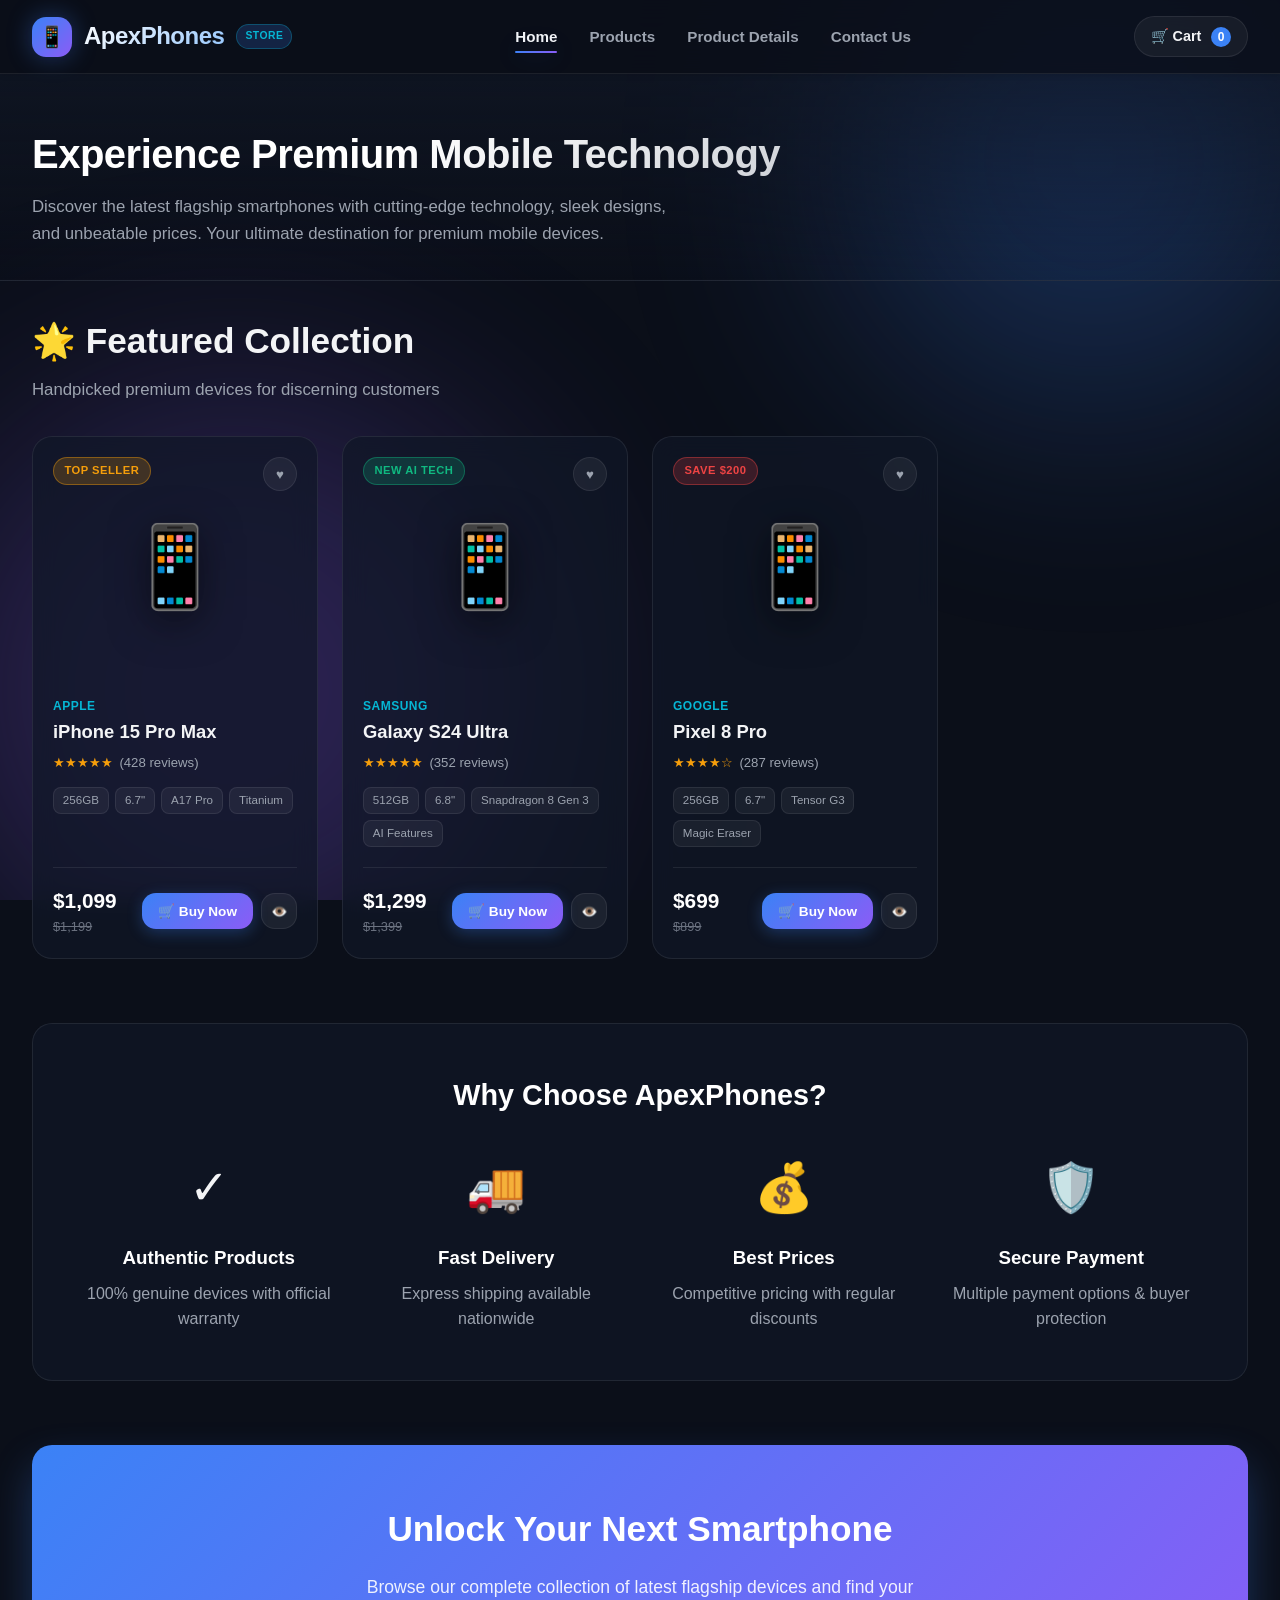
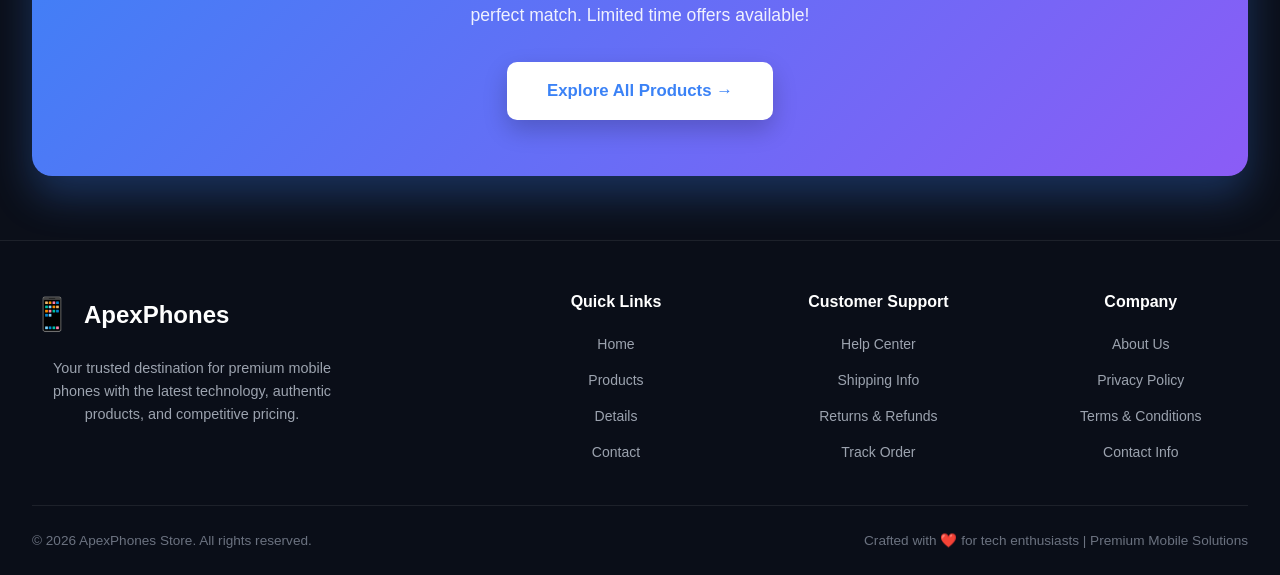
==== commit 2cba041b: "Update index.html with professional ApexPhones design" ====
--- a/index.html
+++ b/index.html
@@ -3,42 +3,263 @@
 <head>
     <meta charset="UTF-8">
     <meta name="viewport" content="width=device-width, initial-scale=1.0">
-    <title>Mobile Phone Store - Home</title>
+    <title>ApexPhones Store - Premium Mobile Phones</title>
     <link rel="stylesheet" href="style.css">
 </head>
 <body>
-    <header>
-        <h1>Mobile Phone Store</h1>
-        <nav>
-            <a href="home.html">Home</a>
-            <a href="products.html">Products</a>
-            <a href="contact.html">Contact</a>
-        </nav>
+    <div class="bg-mesh"></div>
+
+    <header class="header">
+        <div class="nav-container">
+            <div class="logo">
+                <div class="logo-icon">📱</div>
+                <span class="logo-text">ApexPhones</span>
+                <span class="logo-tag">STORE</span>
+            </div>
+            <ul class="nav-links">
+                <li><a href="index.html" class="nav-link active">Home</a></li>
+                <li><a href="products.html" class="nav-link">Products</a></li>
+                <li><a href="product-details.html" class="nav-link">Product Details</a></li>
+                <li><a href="contact.html" class="nav-link">Contact Us</a></li>
+            </ul>
+            <div class="nav-actions">
+                <button class="cart-btn">
+                    🛒 Cart
+                    <span class="cart-count">0</span>
+                </button>
+            </div>
+        </div>
     </header>
-    
-    <main>
-        <section class="hero">
-            <h2>Welcome to Our Store</h2>
-            <p>Find the best mobile phones at great prices</p>
+
+    <section class="page-hero">
+        <div class="hero-container">
+            <h1 class="page-title">Experience Premium Mobile Technology</h1>
+            <p class="page-subtitle">Discover the latest flagship smartphones with cutting-edge technology, sleek designs, and unbeatable prices. Your ultimate destination for premium mobile devices.</p>
+        </div>
+    </section>
+
+    <main class="main-wrapper">
+        <!-- Featured Products Section -->
+        <section style="margin-bottom: 4rem;">
+            <div style="margin-bottom: 2rem;">
+                <h2 style="font-size: 2.2rem; font-weight: 800; color: #f3f4f6; margin-bottom: 0.5rem;">
+                    🌟 Featured Collection
+                </h2>
+                <p style="color: #9ca3af; font-size: 1.05rem;">Handpicked premium devices for discerning customers</p>
+            </div>
+
+            <div class="products-grid">
+                <!-- iPhone 15 Pro Max -->
+                <div class="product-card">
+                    <div class="badge-container">
+                        <span class="badge badge-hot">TOP SELLER</span>
+                    </div>
+                    <button class="wishlist-btn">♥</button>
+                    
+                    <div class="product-image-wrap">
+                        <div style="font-size: 5rem; filter: drop-shadow(0 10px 20px rgba(0,0,0,0.5));">📱</div>
+                    </div>
+                    
+                    <div class="product-brand">APPLE</div>
+                    <h3 class="product-title">iPhone 15 Pro Max</h3>
+                    
+                    <div class="rating-row">
+                        <span class="stars">★★★★★</span>
+                        <span>(428 reviews)</span>
+                    </div>
+                    
+                    <div class="specs-chips">
+                        <span class="chip">256GB</span>
+                        <span class="chip">6.7"</span>
+                        <span class="chip">A17 Pro</span>
+                        <span class="chip">Titanium</span>
+                    </div>
+                    
+                    <div class="product-card-footer">
+                        <div class="price-box">
+                            <div class="price-current">$1,099</div>
+                            <div class="price-old">$1,199</div>
+                        </div>
+                        <div class="action-btns">
+                            <button class="btn-primary">🛒 Buy Now</button>
+                            <button class="btn-icon">👁️</button>
+                        </div>
+                    </div>
+                </div>
+
+                <!-- Samsung Galaxy S24 Ultra -->
+                <div class="product-card">
+                    <div class="badge-container">
+                        <span class="badge badge-new">NEW AI TECH</span>
+                    </div>
+                    <button class="wishlist-btn">♥</button>
+                    
+                    <div class="product-image-wrap">
+                        <div style="font-size: 5rem; filter: drop-shadow(0 10px 20px rgba(0,0,0,0.5));">📱</div>
+                    </div>
+                    
+                    <div class="product-brand">SAMSUNG</div>
+                    <h3 class="product-title">Galaxy S24 Ultra</h3>
+                    
+                    <div class="rating-row">
+                        <span class="stars">★★★★★</span>
+                        <span>(352 reviews)</span>
+                    </div>
+                    
+                    <div class="specs-chips">
+                        <span class="chip">512GB</span>
+                        <span class="chip">6.8"</span>
+                        <span class="chip">Snapdragon 8 Gen 3</span>
+                        <span class="chip">AI Features</span>
+                    </div>
+                    
+                    <div class="product-card-footer">
+                        <div class="price-box">
+                            <div class="price-current">$1,299</div>
+                            <div class="price-old">$1,399</div>
+                        </div>
+                        <div class="action-btns">
+                            <button class="btn-primary">🛒 Buy Now</button>
+                            <button class="btn-icon">👁️</button>
+                        </div>
+                    </div>
+                </div>
+
+                <!-- Google Pixel 8 Pro -->
+                <div class="product-card">
+                    <div class="badge-container">
+                        <span class="badge badge-discount">SAVE $200</span>
+                    </div>
+                    <button class="wishlist-btn">♥</button>
+                    
+                    <div class="product-image-wrap">
+                        <div style="font-size: 5rem; filter: drop-shadow(0 10px 20px rgba(0,0,0,0.5));">📱</div>
+                    </div>
+                    
+                    <div class="product-brand">GOOGLE</div>
+                    <h3 class="product-title">Pixel 8 Pro</h3>
+                    
+                    <div class="rating-row">
+                        <span class="stars">★★★★☆</span>
+                        <span>(287 reviews)</span>
+                    </div>
+                    
+                    <div class="specs-chips">
+                        <span class="chip">256GB</span>
+                        <span class="chip">6.7"</span>
+                        <span class="chip">Tensor G3</span>
+                        <span class="chip">Magic Eraser</span>
+                    </div>
+                    
+                    <div class="product-card-footer">
+                        <div class="price-box">
+                            <div class="price-current">$699</div>
+                            <div class="price-old">$899</div>
+                        </div>
+                        <div class="action-btns">
+                            <button class="btn-primary">🛒 Buy Now</button>
+                            <button class="btn-icon">👁️</button>
+                        </div>
+                    </div>
+                </div>
+            </div>
         </section>
-        
-        <section class="featured">
-            <h2>Featured Products</h2>
-            <div class="product-grid">
-                <div class="product">
-                    <h3>iPhone 15</h3>
-                    <p>$999</p>
-                </div>
-                <div class="product">
-                    <h3>Samsung S24</h3>
-                    <p>$899</p>
-                </div>
-            </div>
+
+        <!-- Features Section -->
+        <section style="margin-bottom: 4rem; padding: 3rem; background: var(--bg-card); backdrop-filter: blur(12px); border: 1px solid var(--glass-border); border-radius: var(--radius-lg);">
+            <h2 style="font-size: 1.8rem; color: #fff; margin-bottom: 2rem; text-align: center;">Why Choose ApexPhones?</h2>
+            
+            <div style="display: grid; grid-template-columns: repeat(auto-fit, minmax(250px, 1fr)); gap: 2rem;">
+                <div style="text-align: center;">
+                    <div style="font-size: 3rem; margin-bottom: 1rem;">✓</div>
+                    <h3 style="color: #fff; margin-bottom: 0.5rem; font-weight: 700;">Authentic Products</h3>
+                    <p style="color: #9ca3af;">100% genuine devices with official warranty</p>
+                </div>
+                
+                <div style="text-align: center;">
+                    <div style="font-size: 3rem; margin-bottom: 1rem;">🚚</div>
+                    <h3 style="color: #fff; margin-bottom: 0.5rem; font-weight: 700;">Fast Delivery</h3>
+                    <p style="color: #9ca3af;">Express shipping available nationwide</p>
+                </div>
+                
+                <div style="text-align: center;">
+                    <div style="font-size: 3rem; margin-bottom: 1rem;">💰</div>
+                    <h3 style="color: #fff; margin-bottom: 0.5rem; font-weight: 700;">Best Prices</h3>
+                    <p style="color: #9ca3af;">Competitive pricing with regular discounts</p>
+                </div>
+                
+                <div style="text-align: center;">
+                    <div style="font-size: 3rem; margin-bottom: 1rem;">🛡️</div>
+                    <h3 style="color: #fff; margin-bottom: 0.5rem; font-weight: 700;">Secure Payment</h3>
+                    <p style="color: #9ca3af;">Multiple payment options & buyer protection</p>
+                </div>
+            </div>
+        </section>
+
+        <!-- CTA Banner -->
+        <section style="background: linear-gradient(135deg, #3b82f6 0%, #8b5cf6 100%); padding: 3.5rem 2rem; border-radius: 20px; text-align: center; box-shadow: 0 20px 40px rgba(59, 130, 246, 0.3);">
+            <h2 style="font-size: 2.2rem; color: white; margin-bottom: 1rem; font-weight: 800;">Unlock Your Next Smartphone</h2>
+            <p style="color: rgba(255, 255, 255, 0.9); font-size: 1.1rem; margin-bottom: 2rem; max-width: 600px; margin-left: auto; margin-right: auto;">
+                Browse our complete collection of latest flagship devices and find your perfect match. Limited time offers available!
+            </p>
+            <a href="products.html" style="
+                background: white;
+                color: #3b82f6;
+                padding: 1rem 2.5rem;
+                border-radius: 10px;
+                text-decoration: none;
+                font-weight: 700;
+                font-size: 1.05rem;
+                display: inline-block;
+                transition: all 0.3s ease;
+                box-shadow: 0 10px 25px rgba(0, 0, 0, 0.2);
+            ">
+                Explore All Products →
+            </a>
         </section>
     </main>
-    
-    <footer>
-        <p>&copy; 2026 Mobile Phone Store</p>
+
+    <footer class="footer">
+        <div class="footer-container">
+            <div class="footer-brand">
+                <div style="display: flex; align-items: center; gap: 0.75rem; margin-bottom: 1rem;">
+                    <div style="font-size: 2rem;">📱</div>
+                    <h3 style="font-size: 1.5rem; color: white;">ApexPhones</h3>
+                </div>
+                <p>Your trusted destination for premium mobile phones with the latest technology, authentic products, and competitive pricing.</p>
+            </div>
+            <div class="footer-col">
+                <h4>Quick Links</h4>
+                <ul>
+                    <li><a href="index.html">Home</a></li>
+                    <li><a href="products.html">Products</a></li>
+                    <li><a href="product-details.html">Details</a></li>
+                    <li><a href="contact.html">Contact</a></li>
+                </ul>
+            </div>
+            <div class="footer-col">
+                <h4>Customer Support</h4>
+                <ul>
+                    <li><a href="#">Help Center</a></li>
+                    <li><a href="#">Shipping Info</a></li>
+                    <li><a href="#">Returns & Refunds</a></li>
+                    <li><a href="#">Track Order</a></li>
+                </ul>
+            </div>
+            <div class="footer-col">
+                <h4>Company</h4>
+                <ul>
+                    <li><a href="#">About Us</a></li>
+                    <li><a href="#">Privacy Policy</a></li>
+                    <li><a href="#">Terms & Conditions</a></li>
+                    <li><a href="#">Contact Info</a></li>
+                </ul>
+            </div>
+        </div>
+        <div class="footer-bottom">
+            <p>&copy; 2026 ApexPhones Store. All rights reserved.</p>
+            <p>Crafted with ❤️ for tech enthusiasts | Premium Mobile Solutions</p>
+        </div>
     </footer>
 </body>
 </html>
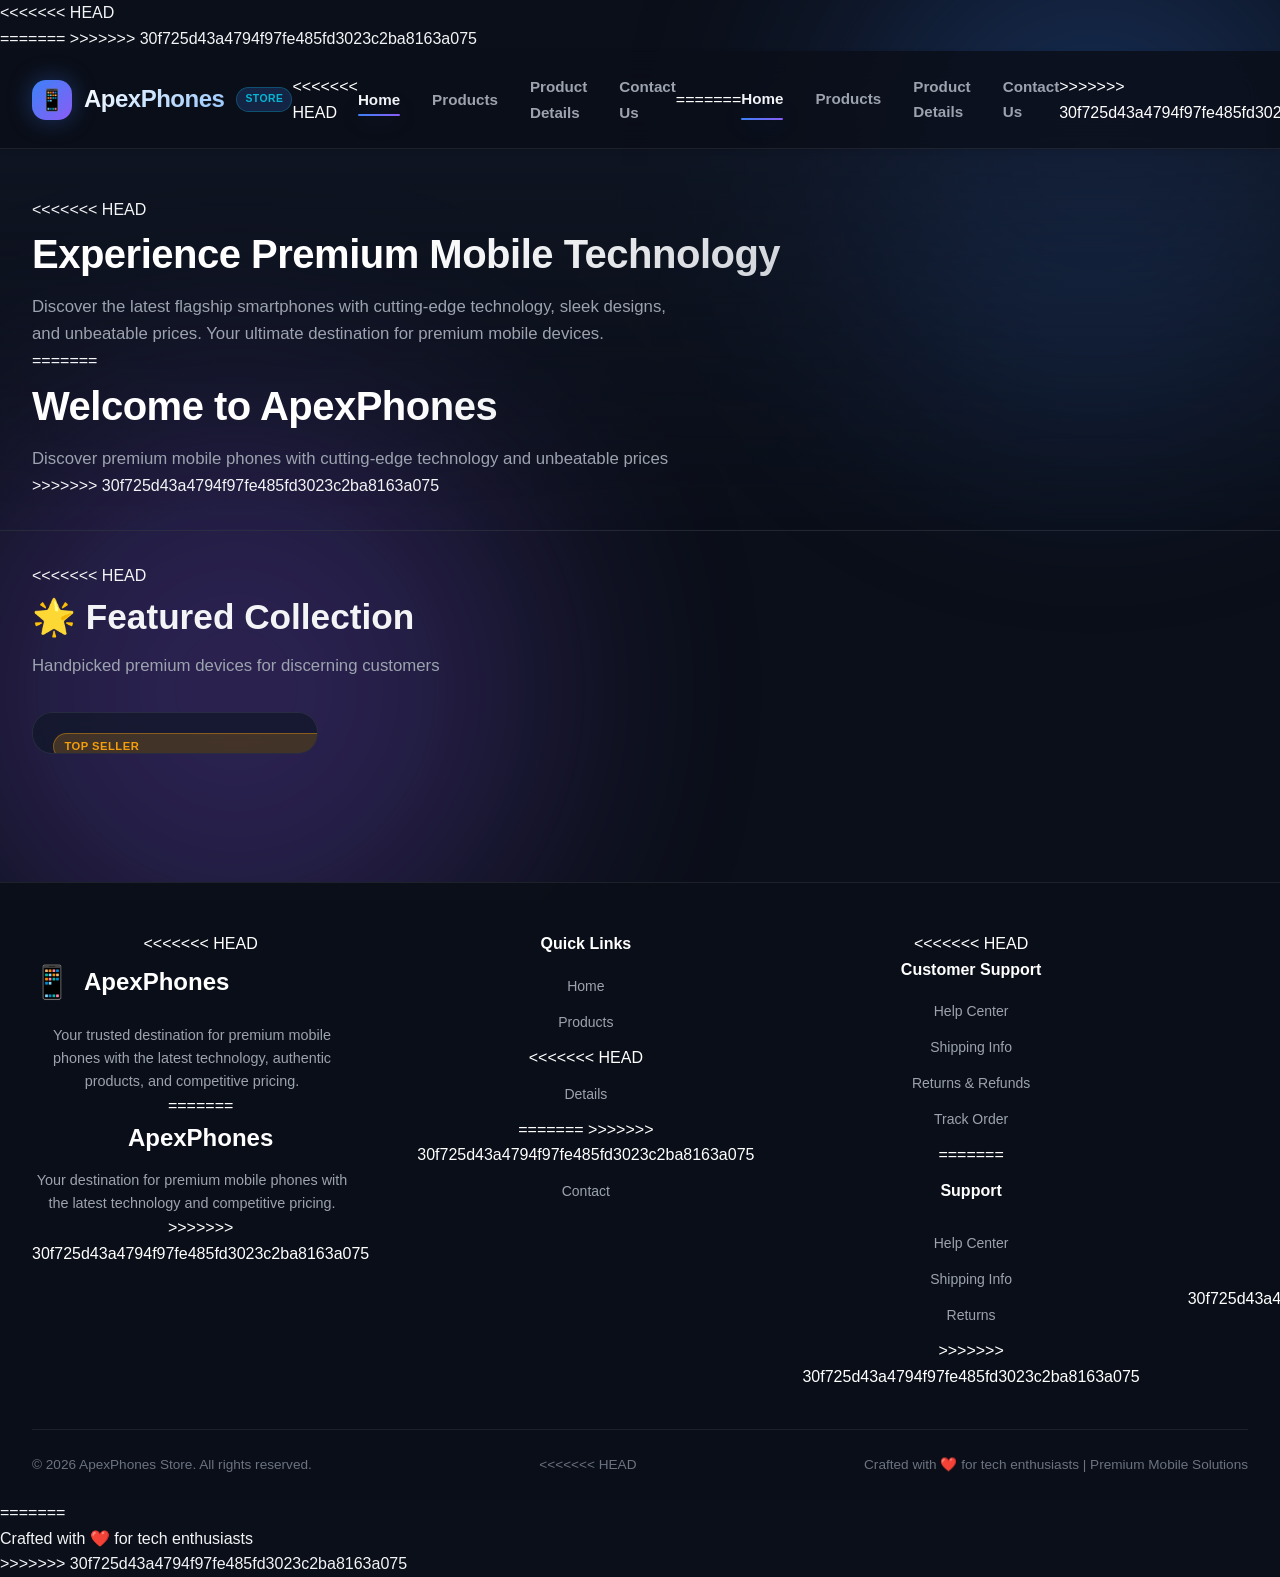
==== commit 886b4f88: "fix: resolve merge conflict in index.html" ====
--- a/index.html
+++ b/index.html
@@ -7,8 +7,11 @@
     <link rel="stylesheet" href="style.css">
 </head>
 <body>
+<<<<<<< HEAD
     <div class="bg-mesh"></div>
 
+=======
+>>>>>>> 30f725d43a4794f97fe485fd3023c2ba8163a075
     <header class="header">
         <div class="nav-container">
             <div class="logo">
@@ -16,12 +19,21 @@
                 <span class="logo-text">ApexPhones</span>
                 <span class="logo-tag">STORE</span>
             </div>
+<<<<<<< HEAD
             <ul class="nav-links">
                 <li><a href="index.html" class="nav-link active">Home</a></li>
                 <li><a href="products.html" class="nav-link">Products</a></li>
                 <li><a href="product-details.html" class="nav-link">Product Details</a></li>
                 <li><a href="contact.html" class="nav-link">Contact Us</a></li>
             </ul>
+=======
+            <nav class="nav-links">
+                <a href="index.html" class="nav-link active">Home</a>
+                <a href="products.html" class="nav-link">Products</a>
+                <a href="product-details.html" class="nav-link">Product Details</a>
+                <a href="contact.html" class="nav-link">Contact Us</a>
+            </nav>
+>>>>>>> 30f725d43a4794f97fe485fd3023c2ba8163a075
             <div class="nav-actions">
                 <button class="cart-btn">
                     🛒 Cart
@@ -33,12 +45,18 @@
 
     <section class="page-hero">
         <div class="hero-container">
+<<<<<<< HEAD
             <h1 class="page-title">Experience Premium Mobile Technology</h1>
             <p class="page-subtitle">Discover the latest flagship smartphones with cutting-edge technology, sleek designs, and unbeatable prices. Your ultimate destination for premium mobile devices.</p>
+=======
+            <h1 class="page-title">Welcome to ApexPhones</h1>
+            <p class="page-subtitle">Discover premium mobile phones with cutting-edge technology and unbeatable prices</p>
+>>>>>>> 30f725d43a4794f97fe485fd3023c2ba8163a075
         </div>
     </section>
 
     <main class="main-wrapper">
+<<<<<<< HEAD
         <!-- Featured Products Section -->
         <section style="margin-bottom: 4rem;">
             <div style="margin-bottom: 2rem;">
@@ -53,10 +71,21 @@
                 <div class="product-card">
                     <div class="badge-container">
                         <span class="badge badge-hot">TOP SELLER</span>
+=======
+        <!-- Featured Section -->
+        <section class="featured-section" style="margin-bottom: 4rem;">
+            <h2 style="font-size: 2rem; margin-bottom: 2rem; color: #f3f4f6;">Featured Products</h2>
+            
+            <div class="products-grid">
+                <div class="product-card">
+                    <div class="badge-container">
+                        <span class="badge badge-hot">HOT</span>
+>>>>>>> 30f725d43a4794f97fe485fd3023c2ba8163a075
                     </div>
                     <button class="wishlist-btn">♥</button>
                     
                     <div class="product-image-wrap">
+<<<<<<< HEAD
                         <div style="font-size: 5rem; filter: drop-shadow(0 10px 20px rgba(0,0,0,0.5));">📱</div>
                     </div>
                     
@@ -66,51 +95,95 @@
                     <div class="rating-row">
                         <span class="stars">★★★★★</span>
                         <span>(428 reviews)</span>
+=======
+                        <div style="font-size: 4rem;">📱</div>
+                    </div>
+                    
+                    <div class="product-brand">Apple</div>
+                    <h3 class="product-title">iPhone 15 Pro</h3>
+                    
+                    <div class="rating-row">
+                        <span class="stars">★★★★★</span>
+                        <span>(128 reviews)</span>
+>>>>>>> 30f725d43a4794f97fe485fd3023c2ba8163a075
                     </div>
                     
                     <div class="specs-chips">
                         <span class="chip">256GB</span>
+<<<<<<< HEAD
                         <span class="chip">6.7"</span>
                         <span class="chip">A17 Pro</span>
                         <span class="chip">Titanium</span>
+=======
+                        <span class="chip">6.1"</span>
+                        <span class="chip">A17 Pro</span>
+>>>>>>> 30f725d43a4794f97fe485fd3023c2ba8163a075
                     </div>
                     
                     <div class="product-card-footer">
                         <div class="price-box">
+<<<<<<< HEAD
                             <div class="price-current">$1,099</div>
                             <div class="price-old">$1,199</div>
                         </div>
                         <div class="action-btns">
                             <button class="btn-primary">🛒 Buy Now</button>
+=======
+                            <div class="price-current">$999</div>
+                            <div class="price-old">$1,099</div>
+                        </div>
+                        <div class="action-btns">
+                            <button class="btn-primary">🛒 Add</button>
+>>>>>>> 30f725d43a4794f97fe485fd3023c2ba8163a075
                             <button class="btn-icon">👁️</button>
                         </div>
                     </div>
                 </div>
 
+<<<<<<< HEAD
                 <!-- Samsung Galaxy S24 Ultra -->
                 <div class="product-card">
                     <div class="badge-container">
                         <span class="badge badge-new">NEW AI TECH</span>
+=======
+                <div class="product-card">
+                    <div class="badge-container">
+                        <span class="badge badge-new">NEW AI</span>
+>>>>>>> 30f725d43a4794f97fe485fd3023c2ba8163a075
                     </div>
                     <button class="wishlist-btn">♥</button>
                     
                     <div class="product-image-wrap">
+<<<<<<< HEAD
                         <div style="font-size: 5rem; filter: drop-shadow(0 10px 20px rgba(0,0,0,0.5));">📱</div>
                     </div>
                     
                     <div class="product-brand">SAMSUNG</div>
+=======
+                        <div style="font-size: 4rem;">📱</div>
+                    </div>
+                    
+                    <div class="product-brand">Samsung</div>
+>>>>>>> 30f725d43a4794f97fe485fd3023c2ba8163a075
                     <h3 class="product-title">Galaxy S24 Ultra</h3>
                     
                     <div class="rating-row">
                         <span class="stars">★★★★★</span>
+<<<<<<< HEAD
                         <span>(352 reviews)</span>
+=======
+                        <span>(95 reviews)</span>
+>>>>>>> 30f725d43a4794f97fe485fd3023c2ba8163a075
                     </div>
                     
                     <div class="specs-chips">
                         <span class="chip">512GB</span>
                         <span class="chip">6.8"</span>
                         <span class="chip">Snapdragon 8 Gen 3</span>
+<<<<<<< HEAD
                         <span class="chip">AI Features</span>
+=======
+>>>>>>> 30f725d43a4794f97fe485fd3023c2ba8163a075
                     </div>
                     
                     <div class="product-card-footer">
@@ -119,45 +192,77 @@
                             <div class="price-old">$1,399</div>
                         </div>
                         <div class="action-btns">
+<<<<<<< HEAD
                             <button class="btn-primary">🛒 Buy Now</button>
+=======
+                            <button class="btn-primary">🛒 Add</button>
+>>>>>>> 30f725d43a4794f97fe485fd3023c2ba8163a075
                             <button class="btn-icon">👁️</button>
                         </div>
                     </div>
                 </div>
 
+<<<<<<< HEAD
                 <!-- Google Pixel 8 Pro -->
                 <div class="product-card">
                     <div class="badge-container">
                         <span class="badge badge-discount">SAVE $200</span>
+=======
+                <div class="product-card">
+                    <div class="badge-container">
+                        <span class="badge badge-discount">SAVE $100</span>
+>>>>>>> 30f725d43a4794f97fe485fd3023c2ba8163a075
                     </div>
                     <button class="wishlist-btn">♥</button>
                     
                     <div class="product-image-wrap">
+<<<<<<< HEAD
                         <div style="font-size: 5rem; filter: drop-shadow(0 10px 20px rgba(0,0,0,0.5));">📱</div>
                     </div>
                     
                     <div class="product-brand">GOOGLE</div>
+=======
+                        <div style="font-size: 4rem;">📱</div>
+                    </div>
+                    
+                    <div class="product-brand">Google</div>
+>>>>>>> 30f725d43a4794f97fe485fd3023c2ba8163a075
                     <h3 class="product-title">Pixel 8 Pro</h3>
                     
                     <div class="rating-row">
                         <span class="stars">★★★★☆</span>
+<<<<<<< HEAD
                         <span>(287 reviews)</span>
+=======
+                        <span>(87 reviews)</span>
+>>>>>>> 30f725d43a4794f97fe485fd3023c2ba8163a075
                     </div>
                     
                     <div class="specs-chips">
                         <span class="chip">256GB</span>
                         <span class="chip">6.7"</span>
                         <span class="chip">Tensor G3</span>
+<<<<<<< HEAD
                         <span class="chip">Magic Eraser</span>
+=======
+>>>>>>> 30f725d43a4794f97fe485fd3023c2ba8163a075
                     </div>
                     
                     <div class="product-card-footer">
                         <div class="price-box">
+<<<<<<< HEAD
                             <div class="price-current">$699</div>
                             <div class="price-old">$899</div>
                         </div>
                         <div class="action-btns">
                             <button class="btn-primary">🛒 Buy Now</button>
+=======
+                            <div class="price-current">$799</div>
+                            <div class="price-old">$899</div>
+                        </div>
+                        <div class="action-btns">
+                            <button class="btn-primary">🛒 Add</button>
+>>>>>>> 30f725d43a4794f97fe485fd3023c2ba8163a075
                             <button class="btn-icon">👁️</button>
                         </div>
                     </div>
@@ -165,6 +270,7 @@
             </div>
         </section>
 
+<<<<<<< HEAD
         <!-- Features Section -->
         <section style="margin-bottom: 4rem; padding: 3rem; background: var(--bg-card); backdrop-filter: blur(12px); border: 1px solid var(--glass-border); border-radius: var(--radius-lg);">
             <h2 style="font-size: 1.8rem; color: #fff; margin-bottom: 2rem; text-align: center;">Why Choose ApexPhones?</h2>
@@ -215,6 +321,14 @@
                 box-shadow: 0 10px 25px rgba(0, 0, 0, 0.2);
             ">
                 Explore All Products →
+=======
+        <!-- CTA Section -->
+        <section style="text-align: center; padding: 3rem; background: rgba(59, 130, 246, 0.1); border-radius: 20px; border: 1px solid rgba(59, 130, 246, 0.2);">
+            <h2 style="font-size: 2rem; margin-bottom: 1rem; color: #fff;">Ready to Upgrade?</h2>
+            <p style="color: #9ca3af; margin-bottom: 2rem; font-size: 1.1rem;">Browse our complete collection of premium smartphones</p>
+            <a href="products.html" style="background: linear-gradient(135deg, #3b82f6 0%, #8b5cf6 100%); color: white; padding: 1rem 2rem; border-radius: 10px; text-decoration: none; font-weight: 700; display: inline-block;">
+                Shop All Products →
+>>>>>>> 30f725d43a4794f97fe485fd3023c2ba8163a075
             </a>
         </section>
     </main>
@@ -222,44 +336,73 @@
     <footer class="footer">
         <div class="footer-container">
             <div class="footer-brand">
+<<<<<<< HEAD
                 <div style="display: flex; align-items: center; gap: 0.75rem; margin-bottom: 1rem;">
                     <div style="font-size: 2rem;">📱</div>
                     <h3 style="font-size: 1.5rem; color: white;">ApexPhones</h3>
                 </div>
                 <p>Your trusted destination for premium mobile phones with the latest technology, authentic products, and competitive pricing.</p>
+=======
+                <h3 style="font-size: 1.5rem; margin-bottom: 0.5rem;">ApexPhones</h3>
+                <p>Your destination for premium mobile phones with the latest technology and competitive pricing.</p>
+>>>>>>> 30f725d43a4794f97fe485fd3023c2ba8163a075
             </div>
             <div class="footer-col">
                 <h4>Quick Links</h4>
                 <ul>
                     <li><a href="index.html">Home</a></li>
                     <li><a href="products.html">Products</a></li>
+<<<<<<< HEAD
                     <li><a href="product-details.html">Details</a></li>
+=======
+>>>>>>> 30f725d43a4794f97fe485fd3023c2ba8163a075
                     <li><a href="contact.html">Contact</a></li>
                 </ul>
             </div>
             <div class="footer-col">
+<<<<<<< HEAD
                 <h4>Customer Support</h4>
                 <ul>
                     <li><a href="#">Help Center</a></li>
                     <li><a href="#">Shipping Info</a></li>
                     <li><a href="#">Returns & Refunds</a></li>
                     <li><a href="#">Track Order</a></li>
+=======
+                <h4>Support</h4>
+                <ul>
+                    <li><a href="#">Help Center</a></li>
+                    <li><a href="#">Shipping Info</a></li>
+                    <li><a href="#">Returns</a></li>
+>>>>>>> 30f725d43a4794f97fe485fd3023c2ba8163a075
                 </ul>
             </div>
             <div class="footer-col">
                 <h4>Company</h4>
                 <ul>
                     <li><a href="#">About Us</a></li>
+<<<<<<< HEAD
                     <li><a href="#">Privacy Policy</a></li>
                     <li><a href="#">Terms & Conditions</a></li>
                     <li><a href="#">Contact Info</a></li>
+=======
+                    <li><a href="#">Privacy</a></li>
+                    <li><a href="#">Terms</a></li>
+>>>>>>> 30f725d43a4794f97fe485fd3023c2ba8163a075
                 </ul>
             </div>
         </div>
         <div class="footer-bottom">
             <p>&copy; 2026 ApexPhones Store. All rights reserved.</p>
+<<<<<<< HEAD
             <p>Crafted with ❤️ for tech enthusiasts | Premium Mobile Solutions</p>
         </div>
     </footer>
 </body>
-</html>+</html>
+=======
+            <p>Crafted with ❤️ for tech enthusiasts</p>
+        </div>
+    </footer>
+</body>
+</html>
+>>>>>>> 30f725d43a4794f97fe485fd3023c2ba8163a075
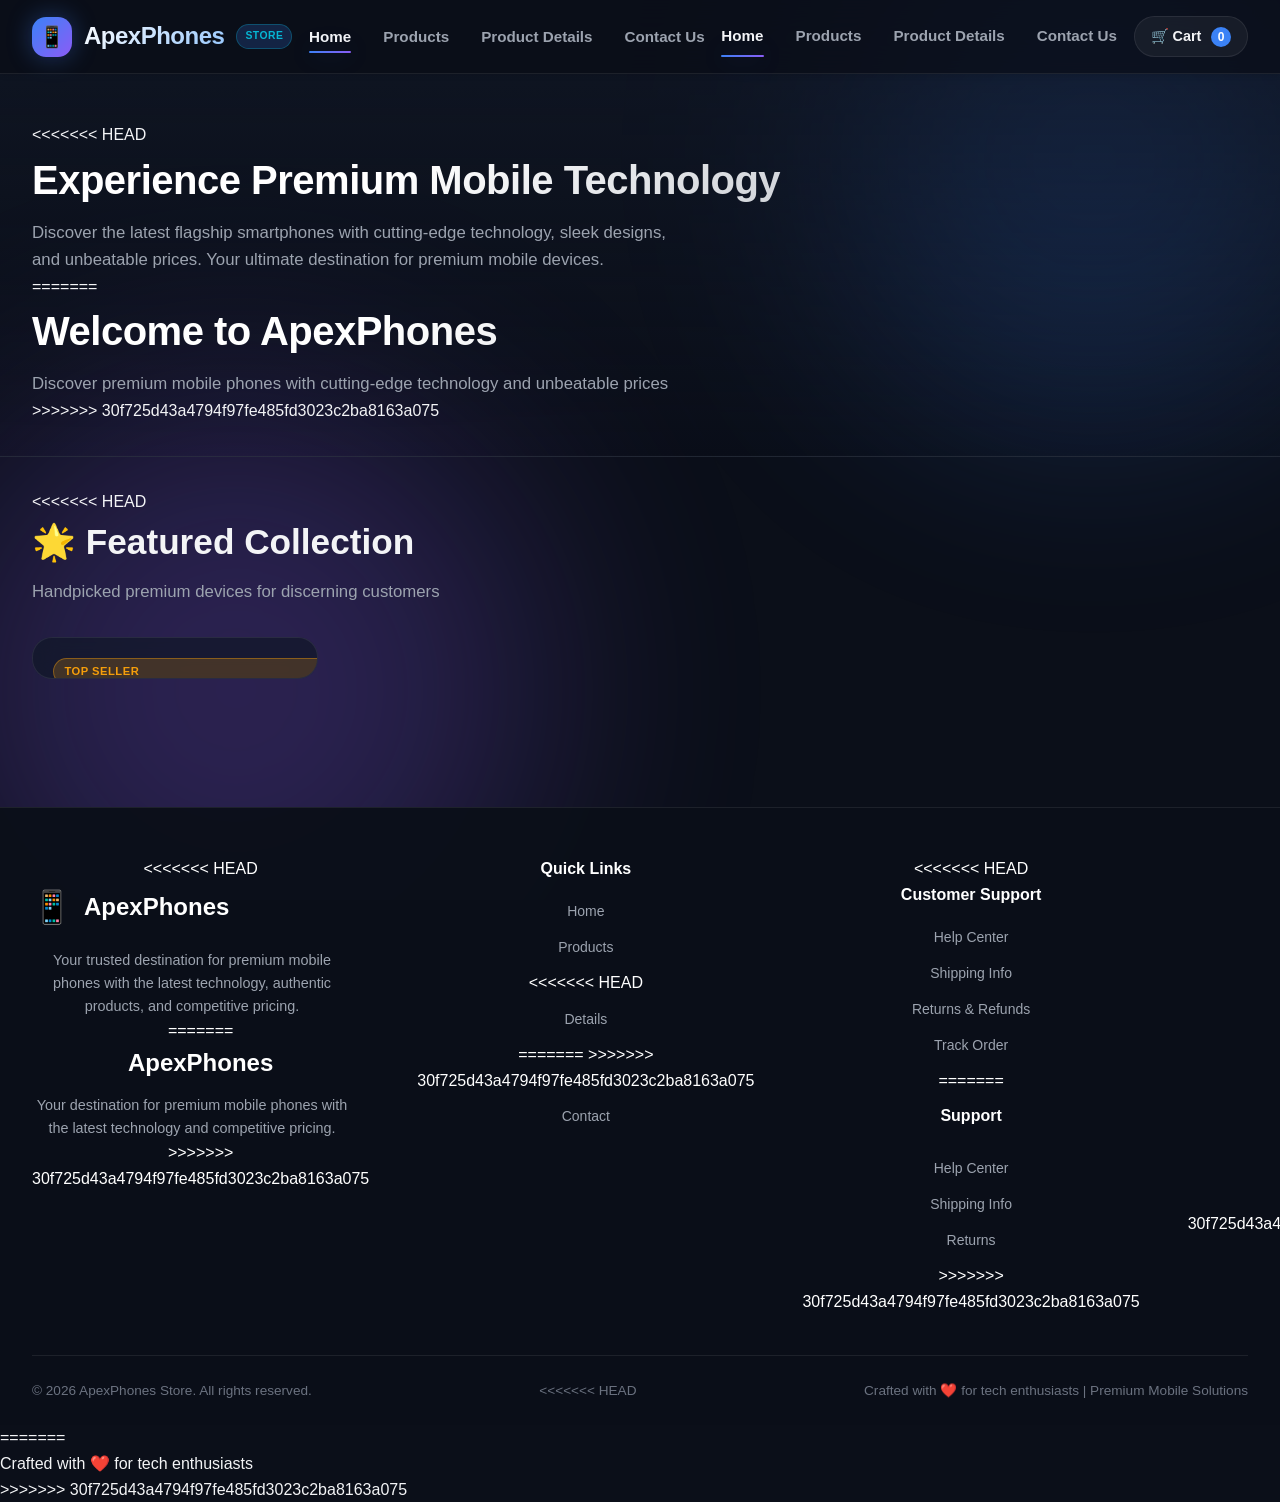
==== commit beafd42e: "fix: resolve conflict markers and clean up index.html" ====
--- a/index.html
+++ b/index.html
@@ -7,11 +7,8 @@
     <link rel="stylesheet" href="style.css">
 </head>
 <body>
-<<<<<<< HEAD
     <div class="bg-mesh"></div>
 
-=======
->>>>>>> 30f725d43a4794f97fe485fd3023c2ba8163a075
     <header class="header">
         <div class="nav-container">
             <div class="logo">
@@ -19,21 +16,18 @@
                 <span class="logo-text">ApexPhones</span>
                 <span class="logo-tag">STORE</span>
             </div>
-<<<<<<< HEAD
             <ul class="nav-links">
                 <li><a href="index.html" class="nav-link active">Home</a></li>
                 <li><a href="products.html" class="nav-link">Products</a></li>
                 <li><a href="product-details.html" class="nav-link">Product Details</a></li>
                 <li><a href="contact.html" class="nav-link">Contact Us</a></li>
             </ul>
-=======
             <nav class="nav-links">
                 <a href="index.html" class="nav-link active">Home</a>
                 <a href="products.html" class="nav-link">Products</a>
                 <a href="product-details.html" class="nav-link">Product Details</a>
                 <a href="contact.html" class="nav-link">Contact Us</a>
             </nav>
->>>>>>> 30f725d43a4794f97fe485fd3023c2ba8163a075
             <div class="nav-actions">
                 <button class="cart-btn">
                     🛒 Cart
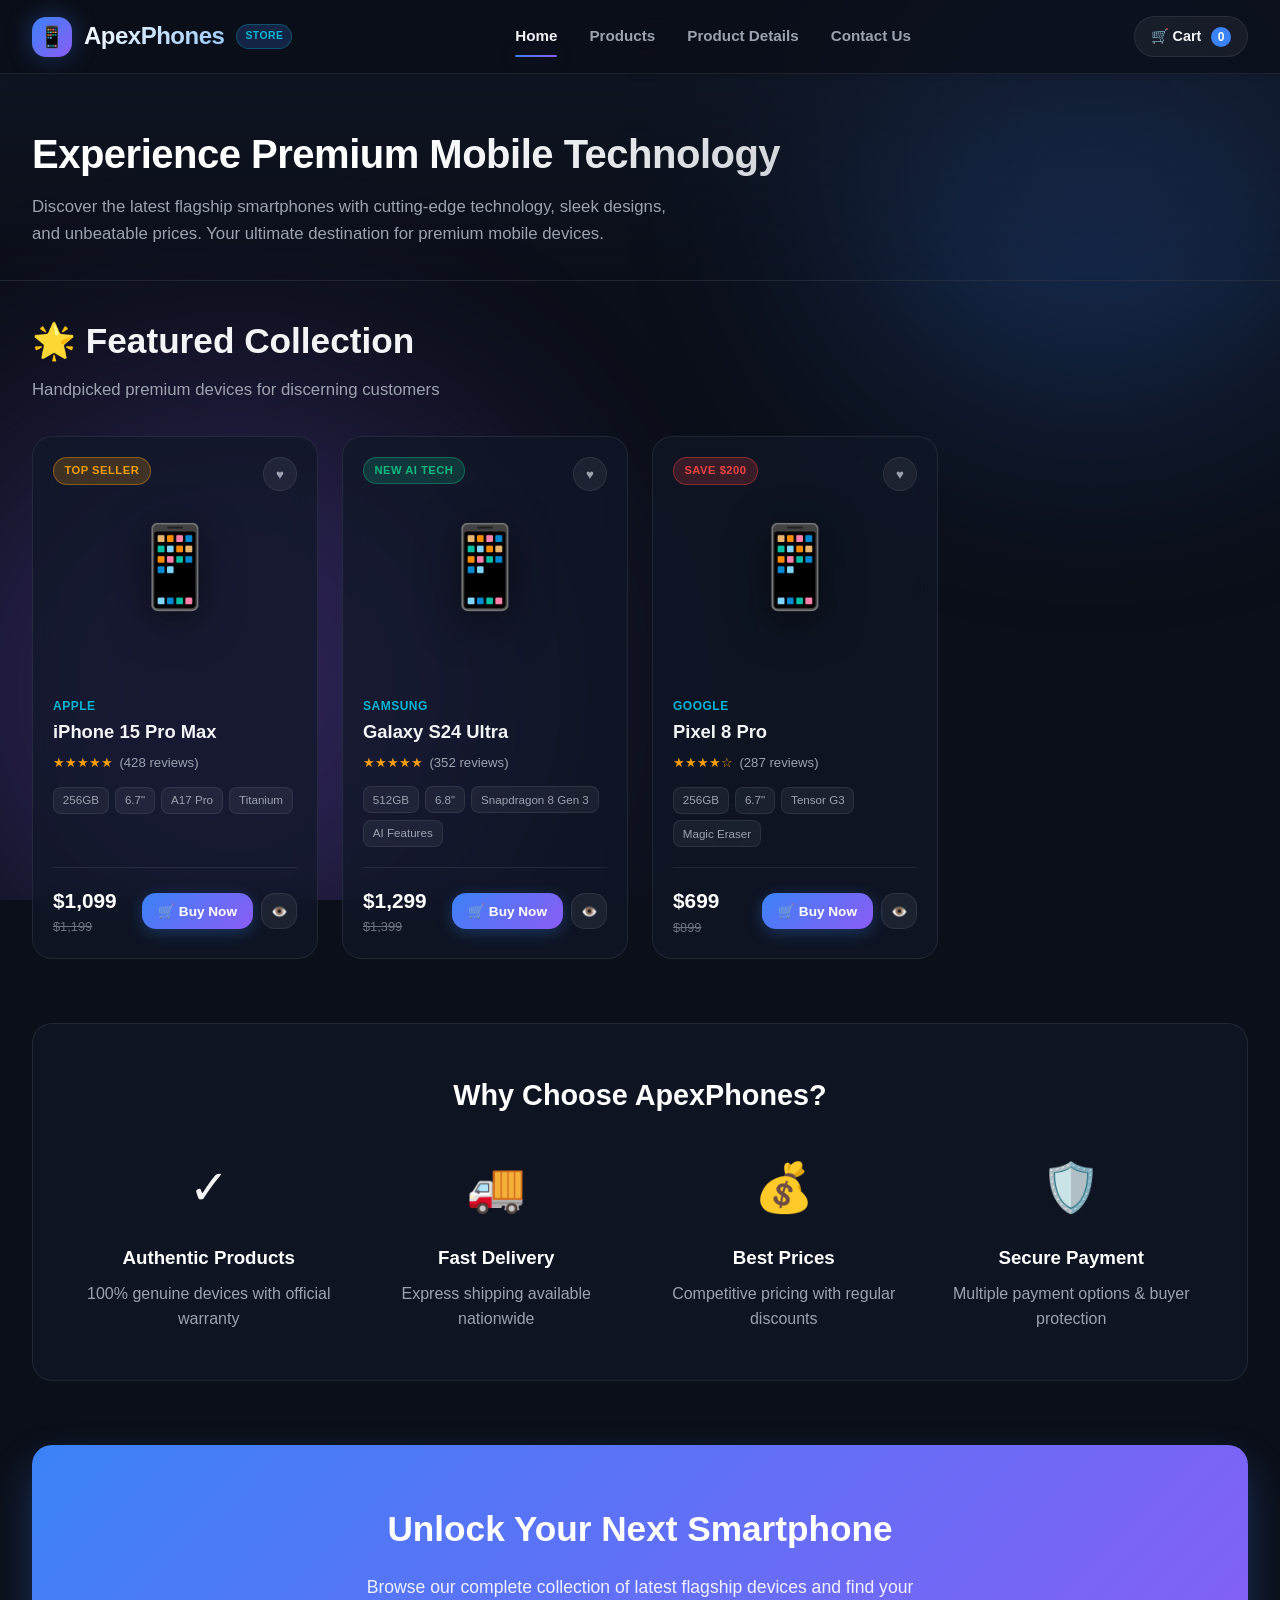
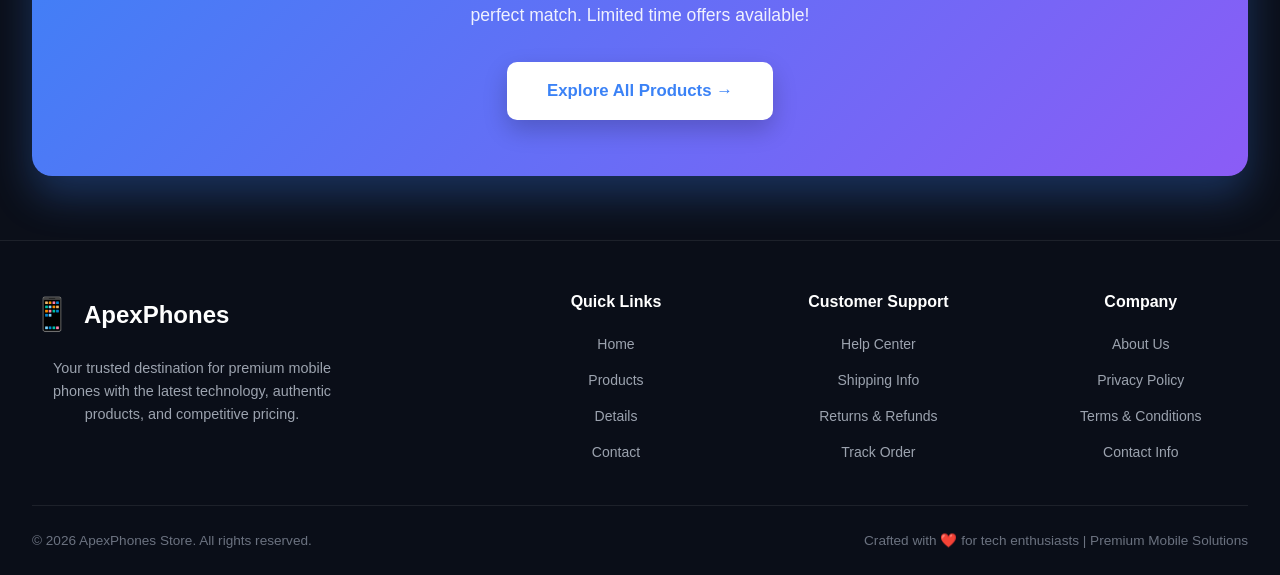
==== commit a9f02daa: "fix: complete layout and remove footer conflict markers" ====
--- a/index.html
+++ b/index.html
@@ -16,12 +16,6 @@
                 <span class="logo-text">ApexPhones</span>
                 <span class="logo-tag">STORE</span>
             </div>
-            <ul class="nav-links">
-                <li><a href="index.html" class="nav-link active">Home</a></li>
-                <li><a href="products.html" class="nav-link">Products</a></li>
-                <li><a href="product-details.html" class="nav-link">Product Details</a></li>
-                <li><a href="contact.html" class="nav-link">Contact Us</a></li>
-            </ul>
             <nav class="nav-links">
                 <a href="index.html" class="nav-link active">Home</a>
                 <a href="products.html" class="nav-link">Products</a>
@@ -39,19 +33,12 @@
 
     <section class="page-hero">
         <div class="hero-container">
-<<<<<<< HEAD
             <h1 class="page-title">Experience Premium Mobile Technology</h1>
             <p class="page-subtitle">Discover the latest flagship smartphones with cutting-edge technology, sleek designs, and unbeatable prices. Your ultimate destination for premium mobile devices.</p>
-=======
-            <h1 class="page-title">Welcome to ApexPhones</h1>
-            <p class="page-subtitle">Discover premium mobile phones with cutting-edge technology and unbeatable prices</p>
->>>>>>> 30f725d43a4794f97fe485fd3023c2ba8163a075
         </div>
     </section>
 
     <main class="main-wrapper">
-<<<<<<< HEAD
-        <!-- Featured Products Section -->
         <section style="margin-bottom: 4rem;">
             <div style="margin-bottom: 2rem;">
                 <h2 style="font-size: 2.2rem; font-weight: 800; color: #f3f4f6; margin-bottom: 0.5rem;">
@@ -61,25 +48,13 @@
             </div>
 
             <div class="products-grid">
-                <!-- iPhone 15 Pro Max -->
                 <div class="product-card">
                     <div class="badge-container">
                         <span class="badge badge-hot">TOP SELLER</span>
-=======
-        <!-- Featured Section -->
-        <section class="featured-section" style="margin-bottom: 4rem;">
-            <h2 style="font-size: 2rem; margin-bottom: 2rem; color: #f3f4f6;">Featured Products</h2>
-            
-            <div class="products-grid">
-                <div class="product-card">
-                    <div class="badge-container">
-                        <span class="badge badge-hot">HOT</span>
->>>>>>> 30f725d43a4794f97fe485fd3023c2ba8163a075
                     </div>
                     <button class="wishlist-btn">♥</button>
                     
                     <div class="product-image-wrap">
-<<<<<<< HEAD
                         <div style="font-size: 5rem; filter: drop-shadow(0 10px 20px rgba(0,0,0,0.5));">📱</div>
                     </div>
                     
@@ -89,95 +64,50 @@
                     <div class="rating-row">
                         <span class="stars">★★★★★</span>
                         <span>(428 reviews)</span>
-=======
-                        <div style="font-size: 4rem;">📱</div>
-                    </div>
-                    
-                    <div class="product-brand">Apple</div>
-                    <h3 class="product-title">iPhone 15 Pro</h3>
-                    
-                    <div class="rating-row">
-                        <span class="stars">★★★★★</span>
-                        <span>(128 reviews)</span>
->>>>>>> 30f725d43a4794f97fe485fd3023c2ba8163a075
                     </div>
                     
                     <div class="specs-chips">
                         <span class="chip">256GB</span>
-<<<<<<< HEAD
                         <span class="chip">6.7"</span>
                         <span class="chip">A17 Pro</span>
                         <span class="chip">Titanium</span>
-=======
-                        <span class="chip">6.1"</span>
-                        <span class="chip">A17 Pro</span>
->>>>>>> 30f725d43a4794f97fe485fd3023c2ba8163a075
                     </div>
                     
                     <div class="product-card-footer">
                         <div class="price-box">
-<<<<<<< HEAD
                             <div class="price-current">$1,099</div>
                             <div class="price-old">$1,199</div>
                         </div>
                         <div class="action-btns">
                             <button class="btn-primary">🛒 Buy Now</button>
-=======
-                            <div class="price-current">$999</div>
-                            <div class="price-old">$1,099</div>
-                        </div>
-                        <div class="action-btns">
-                            <button class="btn-primary">🛒 Add</button>
->>>>>>> 30f725d43a4794f97fe485fd3023c2ba8163a075
                             <button class="btn-icon">👁️</button>
                         </div>
                     </div>
                 </div>
 
-<<<<<<< HEAD
-                <!-- Samsung Galaxy S24 Ultra -->
                 <div class="product-card">
                     <div class="badge-container">
                         <span class="badge badge-new">NEW AI TECH</span>
-=======
-                <div class="product-card">
-                    <div class="badge-container">
-                        <span class="badge badge-new">NEW AI</span>
->>>>>>> 30f725d43a4794f97fe485fd3023c2ba8163a075
                     </div>
                     <button class="wishlist-btn">♥</button>
                     
                     <div class="product-image-wrap">
-<<<<<<< HEAD
                         <div style="font-size: 5rem; filter: drop-shadow(0 10px 20px rgba(0,0,0,0.5));">📱</div>
                     </div>
                     
                     <div class="product-brand">SAMSUNG</div>
-=======
-                        <div style="font-size: 4rem;">📱</div>
-                    </div>
-                    
-                    <div class="product-brand">Samsung</div>
->>>>>>> 30f725d43a4794f97fe485fd3023c2ba8163a075
                     <h3 class="product-title">Galaxy S24 Ultra</h3>
                     
                     <div class="rating-row">
                         <span class="stars">★★★★★</span>
-<<<<<<< HEAD
                         <span>(352 reviews)</span>
-=======
-                        <span>(95 reviews)</span>
->>>>>>> 30f725d43a4794f97fe485fd3023c2ba8163a075
                     </div>
                     
                     <div class="specs-chips">
                         <span class="chip">512GB</span>
                         <span class="chip">6.8"</span>
                         <span class="chip">Snapdragon 8 Gen 3</span>
-<<<<<<< HEAD
                         <span class="chip">AI Features</span>
-=======
->>>>>>> 30f725d43a4794f97fe485fd3023c2ba8163a075
                     </div>
                     
                     <div class="product-card-footer">
@@ -186,77 +116,44 @@
                             <div class="price-old">$1,399</div>
                         </div>
                         <div class="action-btns">
-<<<<<<< HEAD
                             <button class="btn-primary">🛒 Buy Now</button>
-=======
-                            <button class="btn-primary">🛒 Add</button>
->>>>>>> 30f725d43a4794f97fe485fd3023c2ba8163a075
                             <button class="btn-icon">👁️</button>
                         </div>
                     </div>
                 </div>
 
-<<<<<<< HEAD
-                <!-- Google Pixel 8 Pro -->
                 <div class="product-card">
                     <div class="badge-container">
                         <span class="badge badge-discount">SAVE $200</span>
-=======
-                <div class="product-card">
-                    <div class="badge-container">
-                        <span class="badge badge-discount">SAVE $100</span>
->>>>>>> 30f725d43a4794f97fe485fd3023c2ba8163a075
                     </div>
                     <button class="wishlist-btn">♥</button>
                     
                     <div class="product-image-wrap">
-<<<<<<< HEAD
                         <div style="font-size: 5rem; filter: drop-shadow(0 10px 20px rgba(0,0,0,0.5));">📱</div>
                     </div>
                     
                     <div class="product-brand">GOOGLE</div>
-=======
-                        <div style="font-size: 4rem;">📱</div>
-                    </div>
-                    
-                    <div class="product-brand">Google</div>
->>>>>>> 30f725d43a4794f97fe485fd3023c2ba8163a075
                     <h3 class="product-title">Pixel 8 Pro</h3>
                     
                     <div class="rating-row">
                         <span class="stars">★★★★☆</span>
-<<<<<<< HEAD
                         <span>(287 reviews)</span>
-=======
-                        <span>(87 reviews)</span>
->>>>>>> 30f725d43a4794f97fe485fd3023c2ba8163a075
                     </div>
                     
                     <div class="specs-chips">
                         <span class="chip">256GB</span>
                         <span class="chip">6.7"</span>
                         <span class="chip">Tensor G3</span>
-<<<<<<< HEAD
                         <span class="chip">Magic Eraser</span>
-=======
->>>>>>> 30f725d43a4794f97fe485fd3023c2ba8163a075
                     </div>
                     
                     <div class="product-card-footer">
                         <div class="price-box">
-<<<<<<< HEAD
                             <div class="price-current">$699</div>
                             <div class="price-old">$899</div>
                         </div>
                         <div class="action-btns">
                             <button class="btn-primary">🛒 Buy Now</button>
-=======
-                            <div class="price-current">$799</div>
-                            <div class="price-old">$899</div>
-                        </div>
-                        <div class="action-btns">
-                            <button class="btn-primary">🛒 Add</button>
->>>>>>> 30f725d43a4794f97fe485fd3023c2ba8163a075
                             <button class="btn-icon">👁️</button>
                         </div>
                     </div>
@@ -264,8 +161,6 @@
             </div>
         </section>
 
-<<<<<<< HEAD
-        <!-- Features Section -->
         <section style="margin-bottom: 4rem; padding: 3rem; background: var(--bg-card); backdrop-filter: blur(12px); border: 1px solid var(--glass-border); border-radius: var(--radius-lg);">
             <h2 style="font-size: 1.8rem; color: #fff; margin-bottom: 2rem; text-align: center;">Why Choose ApexPhones?</h2>
             
@@ -296,7 +191,6 @@
             </div>
         </section>
 
-        <!-- CTA Banner -->
         <section style="background: linear-gradient(135deg, #3b82f6 0%, #8b5cf6 100%); padding: 3.5rem 2rem; border-radius: 20px; text-align: center; box-shadow: 0 20px 40px rgba(59, 130, 246, 0.3);">
             <h2 style="font-size: 2.2rem; color: white; margin-bottom: 1rem; font-weight: 800;">Unlock Your Next Smartphone</h2>
             <p style="color: rgba(255, 255, 255, 0.9); font-size: 1.1rem; margin-bottom: 2rem; max-width: 600px; margin-left: auto; margin-right: auto;">
@@ -315,14 +209,6 @@
                 box-shadow: 0 10px 25px rgba(0, 0, 0, 0.2);
             ">
                 Explore All Products →
-=======
-        <!-- CTA Section -->
-        <section style="text-align: center; padding: 3rem; background: rgba(59, 130, 246, 0.1); border-radius: 20px; border: 1px solid rgba(59, 130, 246, 0.2);">
-            <h2 style="font-size: 2rem; margin-bottom: 1rem; color: #fff;">Ready to Upgrade?</h2>
-            <p style="color: #9ca3af; margin-bottom: 2rem; font-size: 1.1rem;">Browse our complete collection of premium smartphones</p>
-            <a href="products.html" style="background: linear-gradient(135deg, #3b82f6 0%, #8b5cf6 100%); color: white; padding: 1rem 2rem; border-radius: 10px; text-decoration: none; font-weight: 700; display: inline-block;">
-                Shop All Products →
->>>>>>> 30f725d43a4794f97fe485fd3023c2ba8163a075
             </a>
         </section>
     </main>
@@ -330,73 +216,44 @@
     <footer class="footer">
         <div class="footer-container">
             <div class="footer-brand">
-<<<<<<< HEAD
                 <div style="display: flex; align-items: center; gap: 0.75rem; margin-bottom: 1rem;">
                     <div style="font-size: 2rem;">📱</div>
                     <h3 style="font-size: 1.5rem; color: white;">ApexPhones</h3>
                 </div>
                 <p>Your trusted destination for premium mobile phones with the latest technology, authentic products, and competitive pricing.</p>
-=======
-                <h3 style="font-size: 1.5rem; margin-bottom: 0.5rem;">ApexPhones</h3>
-                <p>Your destination for premium mobile phones with the latest technology and competitive pricing.</p>
->>>>>>> 30f725d43a4794f97fe485fd3023c2ba8163a075
             </div>
             <div class="footer-col">
                 <h4>Quick Links</h4>
                 <ul>
                     <li><a href="index.html">Home</a></li>
                     <li><a href="products.html">Products</a></li>
-<<<<<<< HEAD
                     <li><a href="product-details.html">Details</a></li>
-=======
->>>>>>> 30f725d43a4794f97fe485fd3023c2ba8163a075
                     <li><a href="contact.html">Contact</a></li>
                 </ul>
             </div>
             <div class="footer-col">
-<<<<<<< HEAD
                 <h4>Customer Support</h4>
                 <ul>
                     <li><a href="#">Help Center</a></li>
                     <li><a href="#">Shipping Info</a></li>
                     <li><a href="#">Returns & Refunds</a></li>
                     <li><a href="#">Track Order</a></li>
-=======
-                <h4>Support</h4>
-                <ul>
-                    <li><a href="#">Help Center</a></li>
-                    <li><a href="#">Shipping Info</a></li>
-                    <li><a href="#">Returns</a></li>
->>>>>>> 30f725d43a4794f97fe485fd3023c2ba8163a075
                 </ul>
             </div>
             <div class="footer-col">
                 <h4>Company</h4>
                 <ul>
                     <li><a href="#">About Us</a></li>
-<<<<<<< HEAD
                     <li><a href="#">Privacy Policy</a></li>
                     <li><a href="#">Terms & Conditions</a></li>
                     <li><a href="#">Contact Info</a></li>
-=======
-                    <li><a href="#">Privacy</a></li>
-                    <li><a href="#">Terms</a></li>
->>>>>>> 30f725d43a4794f97fe485fd3023c2ba8163a075
                 </ul>
             </div>
         </div>
         <div class="footer-bottom">
             <p>&copy; 2026 ApexPhones Store. All rights reserved.</p>
-<<<<<<< HEAD
             <p>Crafted with ❤️ for tech enthusiasts | Premium Mobile Solutions</p>
         </div>
     </footer>
 </body>
 </html>
-=======
-            <p>Crafted with ❤️ for tech enthusiasts</p>
-        </div>
-    </footer>
-</body>
-</html>
->>>>>>> 30f725d43a4794f97fe485fd3023c2ba8163a075
